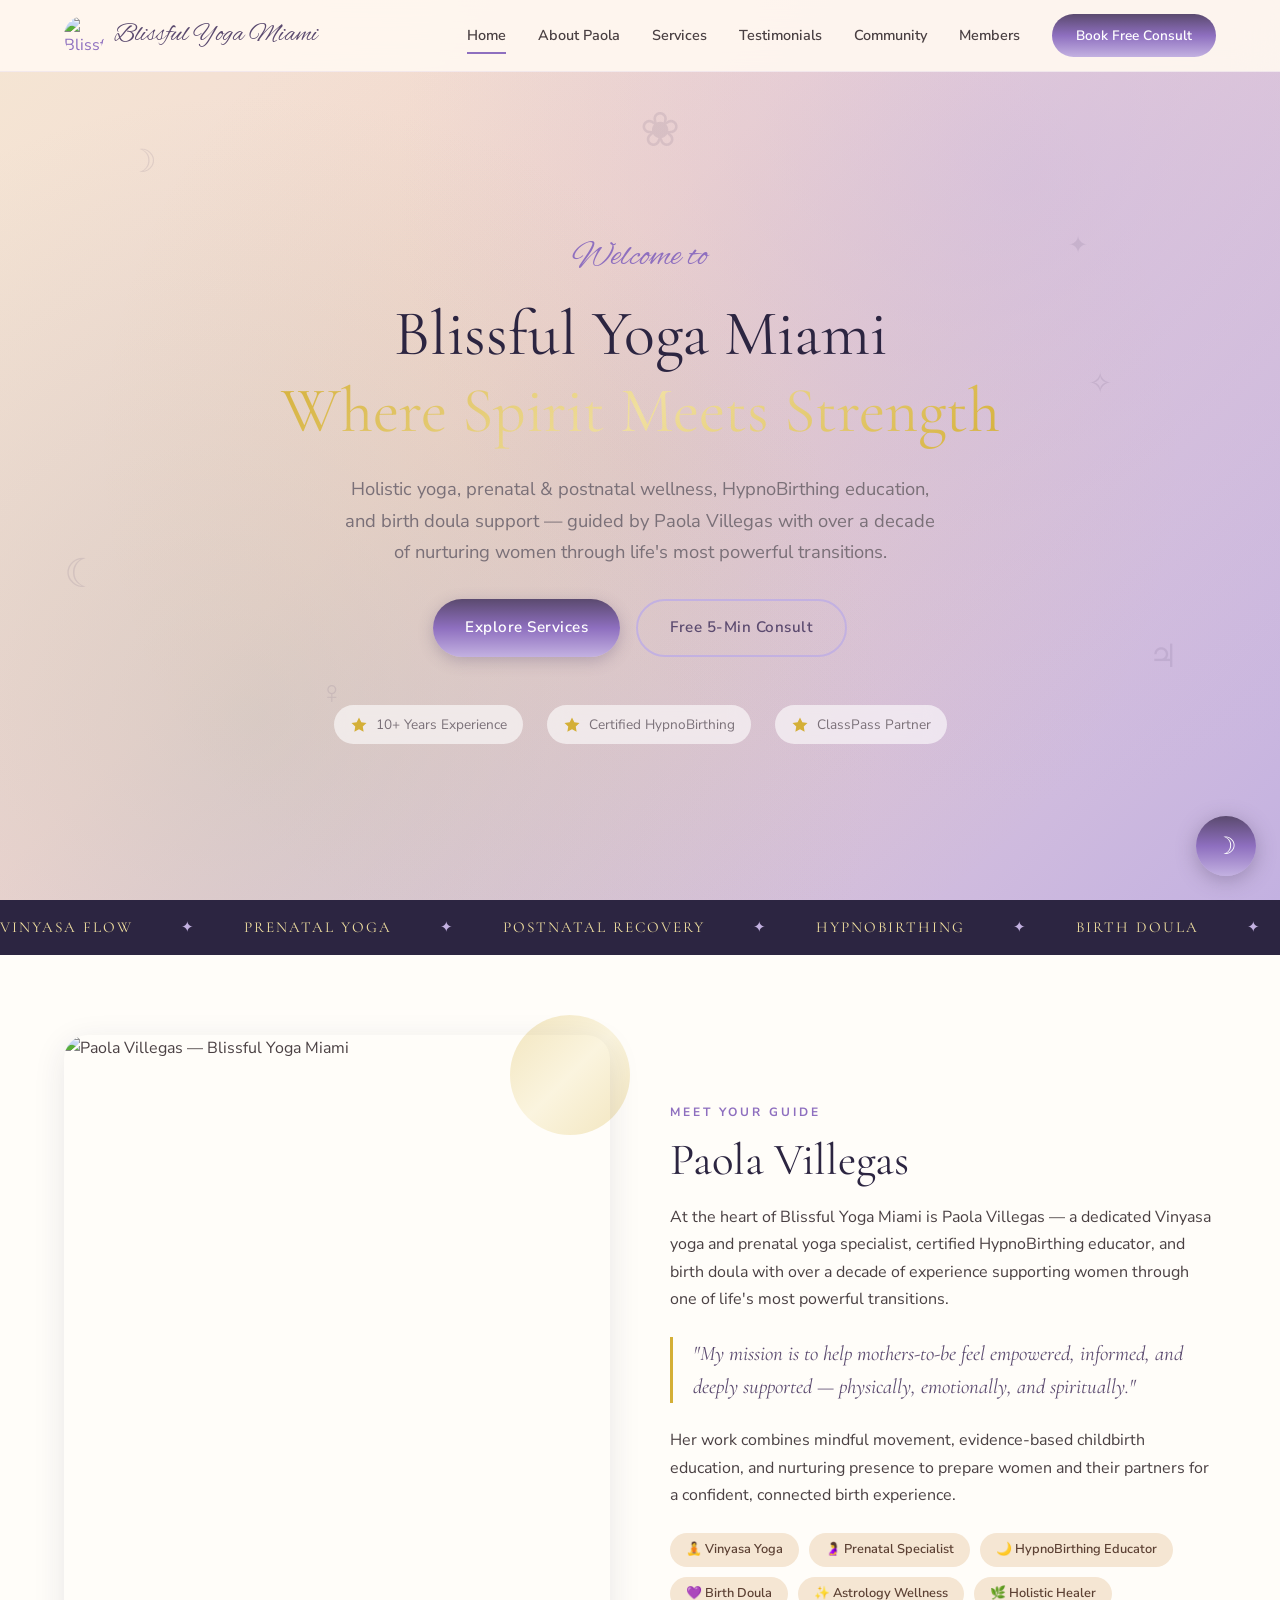
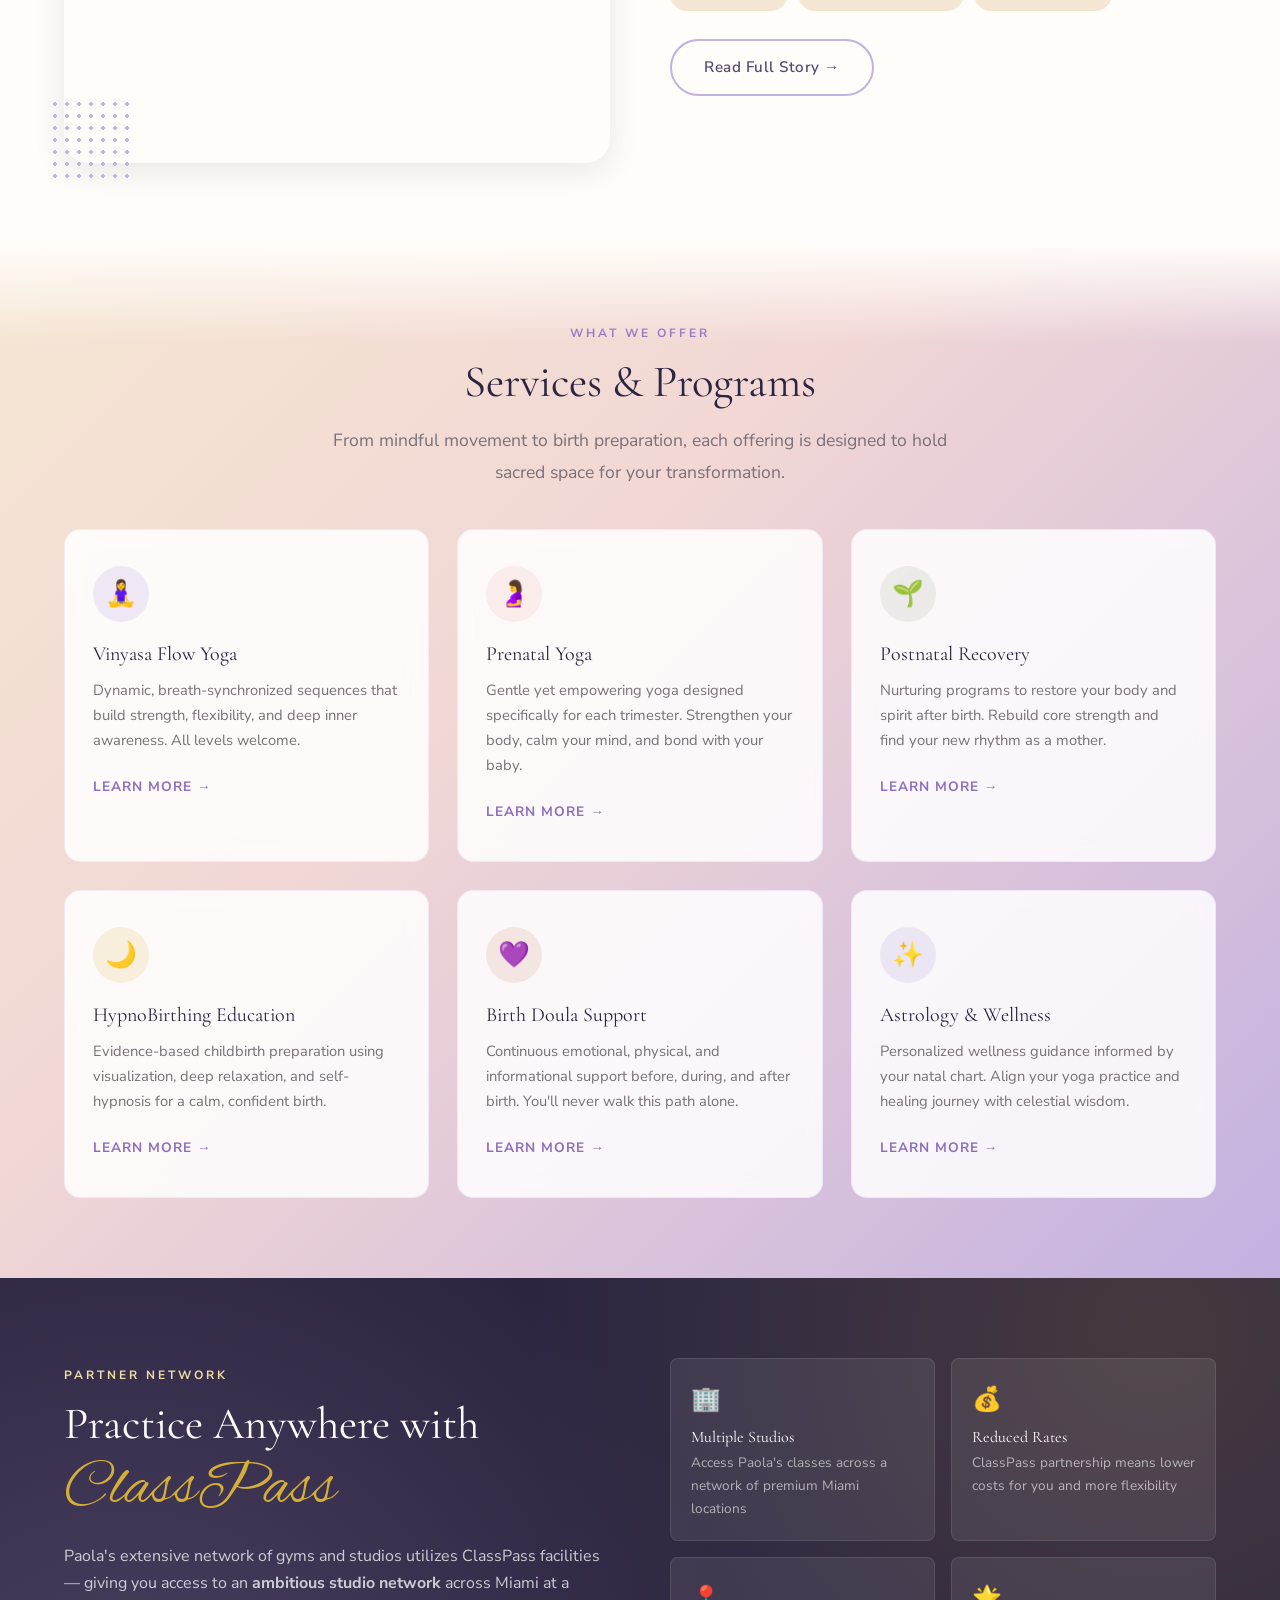
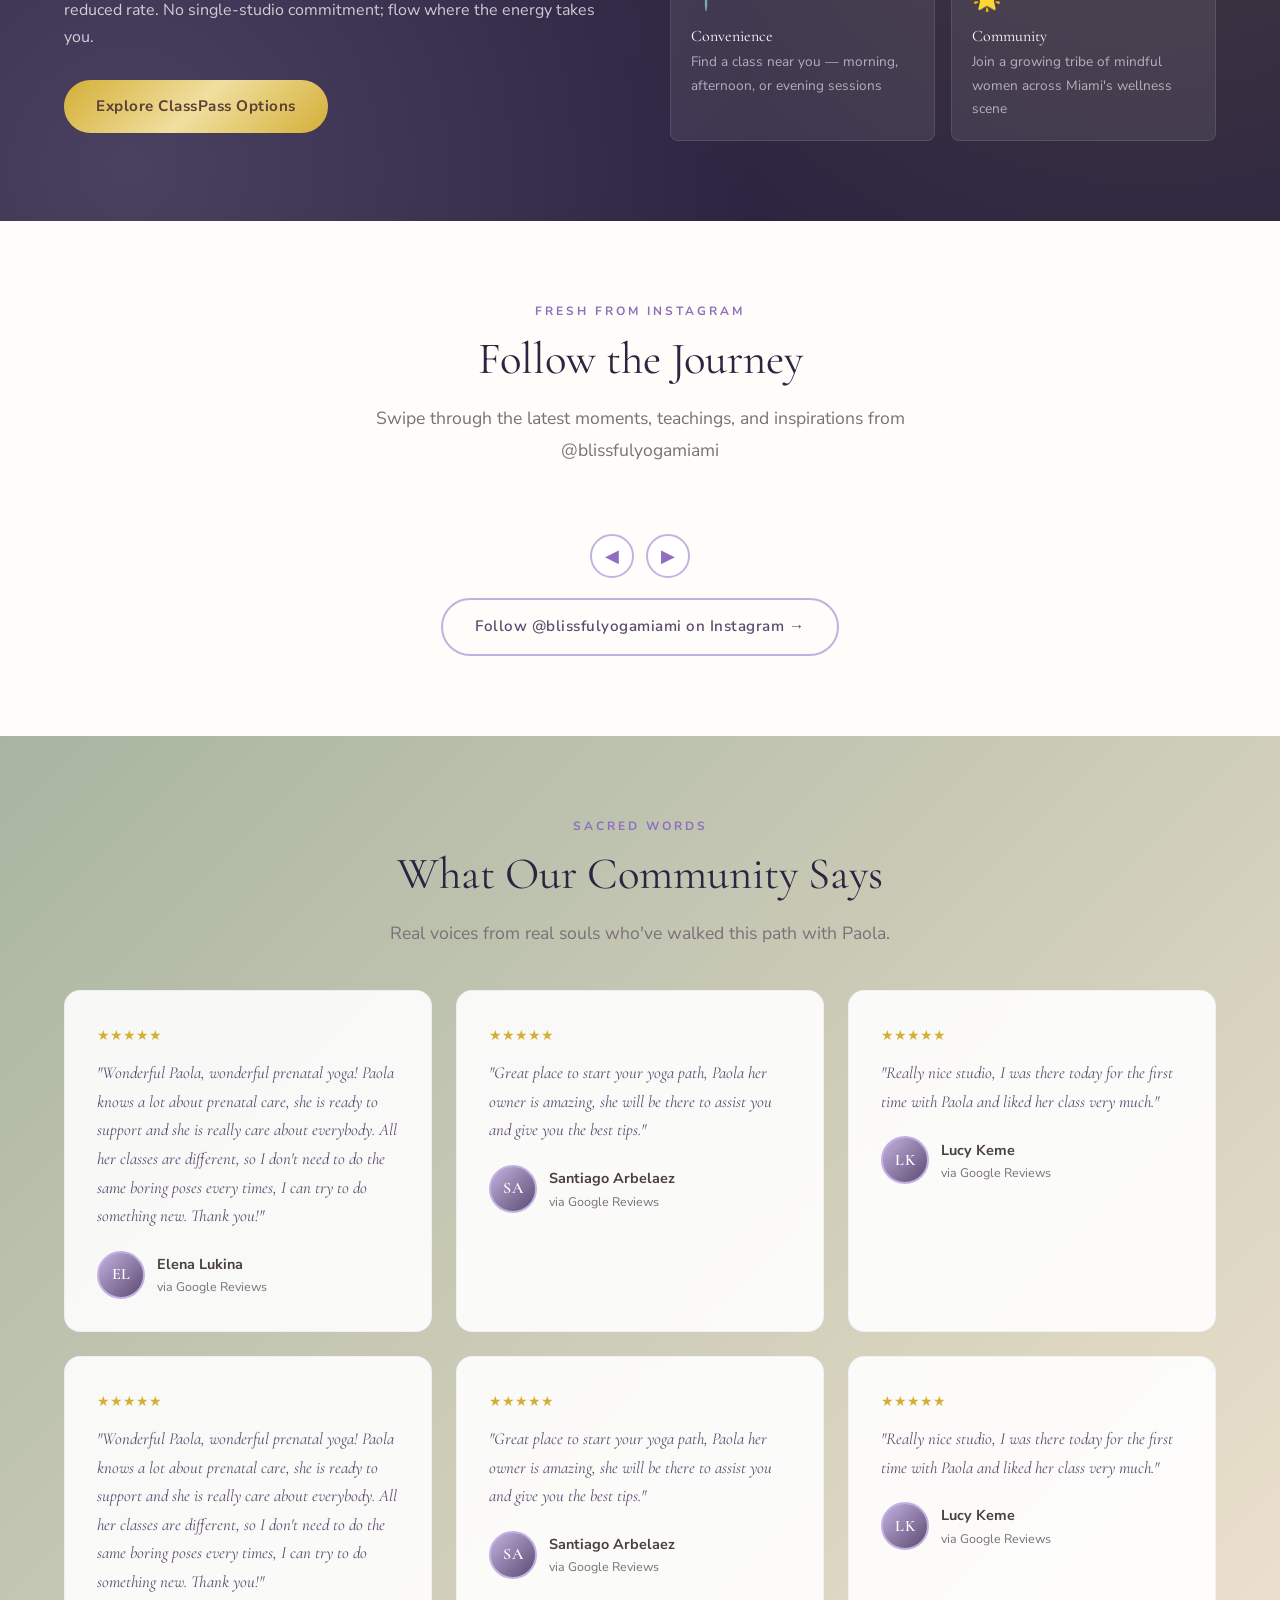
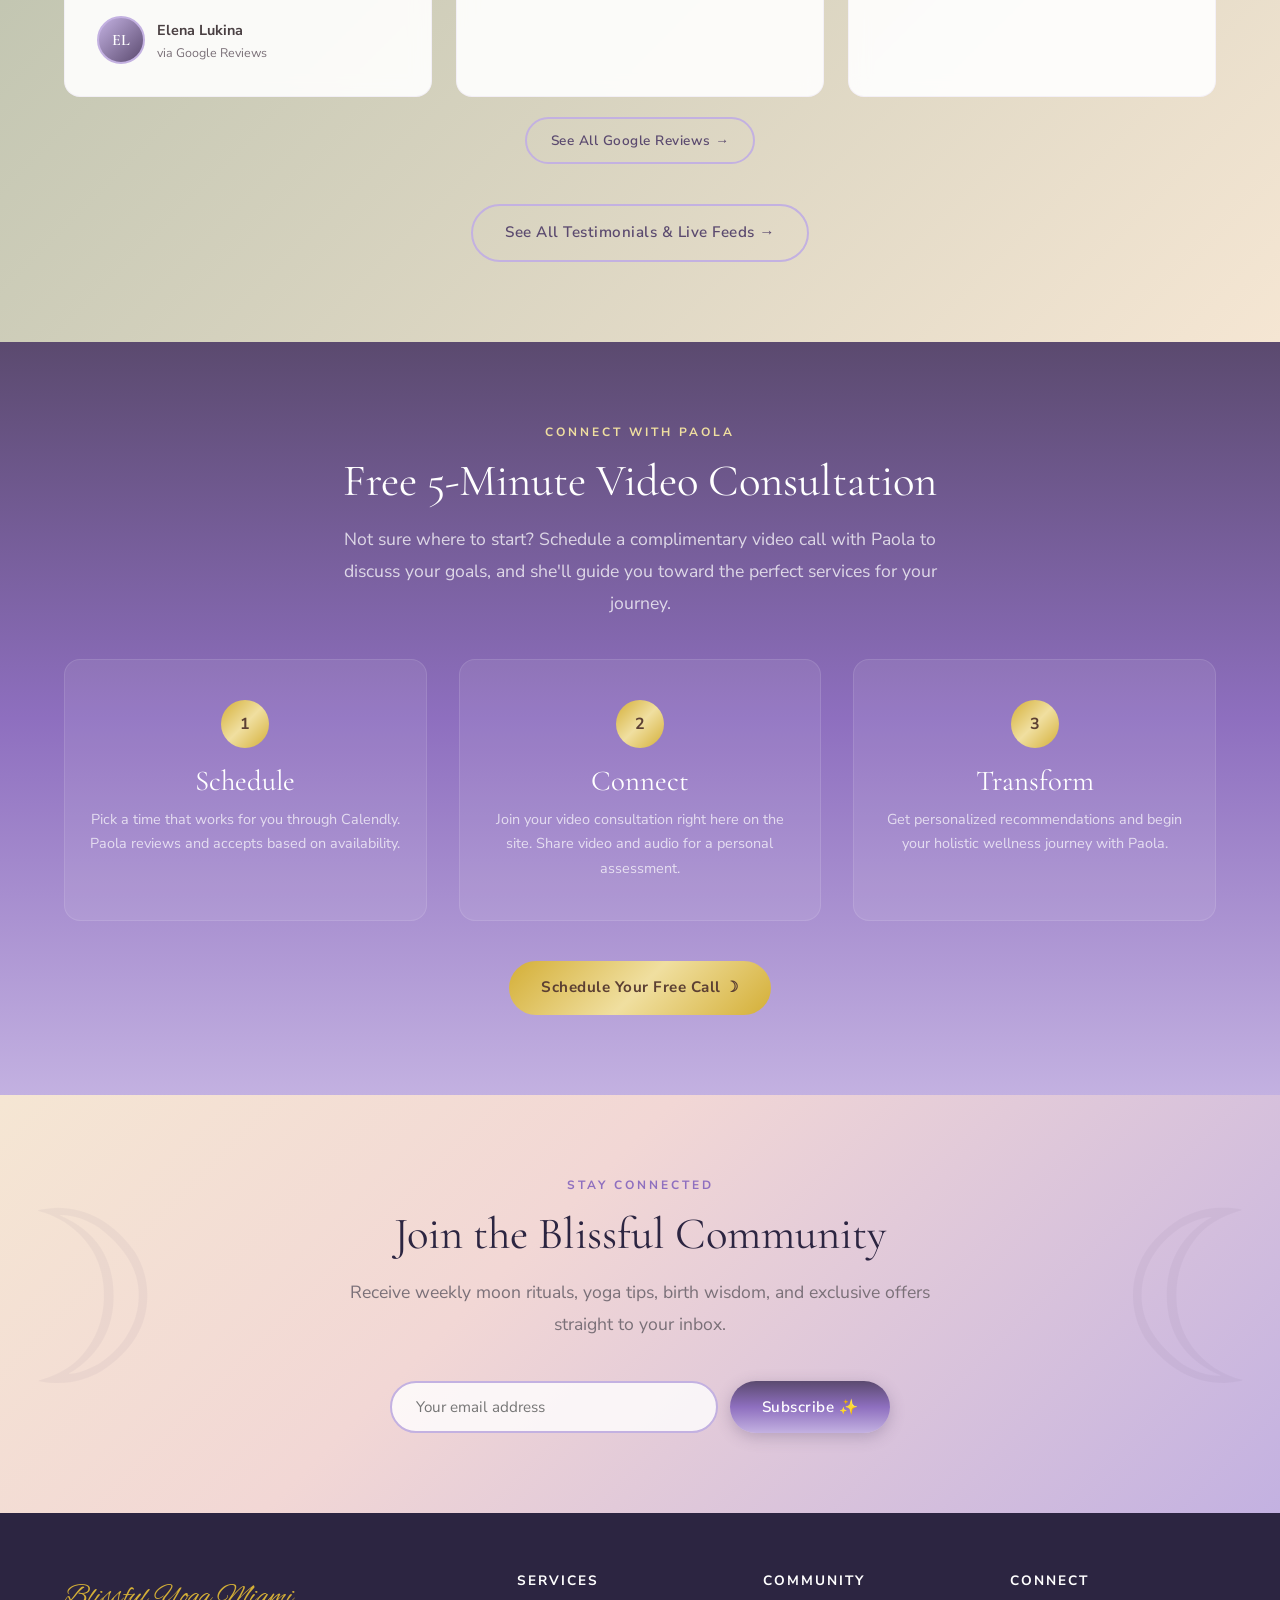
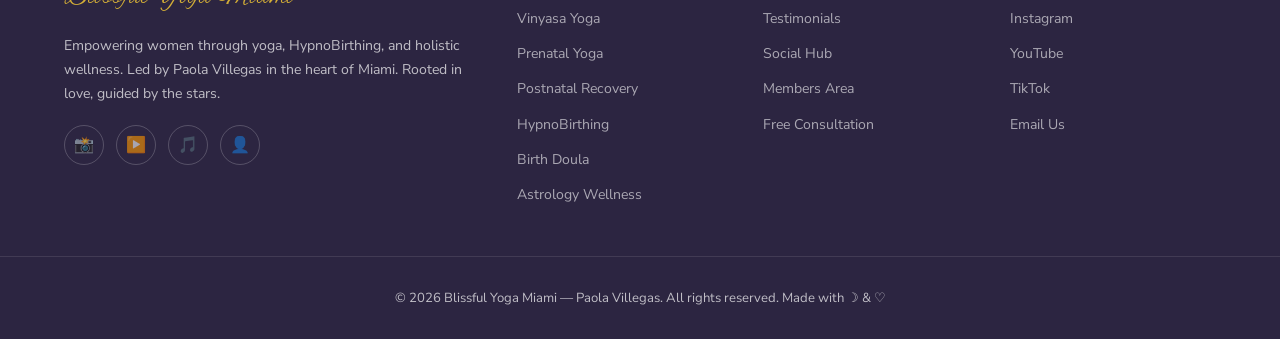
==== index.html @ 19960d4f "Initial commit: Blissful Yoga Miami website with dynamic CDN images and Instagram integration" ====
<!DOCTYPE html>
<html lang="en">
<head>
  <meta charset="UTF-8">
  <meta name="viewport" content="width=device-width, initial-scale=1.0">
  <meta name="description" content="Blissful Yoga Miami — Vinyasa, prenatal yoga, HypnoBirthing, birth doula services by Paola Villegas. Empowering mothers through mindful movement, astrology-guided wellness, and holistic healing.">
  <meta name="keywords" content="yoga miami, prenatal yoga, postnatal yoga, vinyasa, hypnobirthing, birth doula, holistic wellness, astrology, Paola Villegas, ClassPass">
  <meta property="og:title" content="Blissful Yoga Miami — Holistic Yoga & Birth Support">
  <meta property="og:description" content="Empowering women through yoga, HypnoBirthing, and holistic wellness in Miami. Led by Paola Villegas.">
  <meta property="og:type" content="website">
  <title>Blissful Yoga Miami — Holistic Yoga &amp; Wellness with Paola Villegas</title>

  <!-- Favicons -->
  <link rel="icon" href="data:image/svg+xml,<svg xmlns='http://www.w3.org/2000/svg' viewBox='0 0 100 100'><text y='.9em' font-size='90'>🧘‍♀️</text></svg>">

  <!-- Styles -->
  <link rel="stylesheet" href="css/style.css">

  <!-- Calendly -->
  <link href="https://assets.calendly.com/assets/external/widget.css" rel="stylesheet">
</head>
<body>

  <!-- ==================== NAVIGATION ==================== -->
  <nav class="navbar" id="navbar">
    <div class="container">
      <a href="index.html" class="nav-brand">
        <svg class="logo-icon" viewBox="0 0 40 40" fill="none" xmlns="http://www.w3.org/2000/svg">
          <circle cx="20" cy="20" r="19" stroke="#8E6FBF" stroke-width="1.5"/>
          <path d="M20 6 C20 6 28 14 28 22 C28 26.4 24.4 30 20 30 C15.6 30 12 26.4 12 22 C12 14 20 6 20 6Z" fill="#C3B1E1" opacity="0.6"/>
          <path d="M20 12 C20 12 25 17 25 22 C25 24.8 22.8 27 20 27 C17.2 27 15 24.8 15 22 C15 17 20 12 20 12Z" fill="#8E6FBF" opacity="0.8"/>
          <circle cx="20" cy="21" r="3" fill="#D4AF37"/>
        </svg>
        <span class="brand-name">Blissful Yoga Miami</span>
      </a>

      <div class="nav-links" id="navLinks">
        <a href="index.html" class="active">Home</a>
        <a href="pages/about.html">About Paola</a>
        <a href="pages/services.html">Services</a>
        <a href="pages/testimonials.html">Testimonials</a>
        <a href="pages/social-hub.html">Community</a>
        <a href="pages/members.html">Members</a>
        <a href="pages/consultation.html" class="nav-cta">Book Free Consult</a>
      </div>

      <button class="nav-toggle" id="navToggle" aria-label="Toggle navigation">
        <span></span><span></span><span></span>
      </button>
    </div>
  </nav>

  <!-- ==================== HERO ==================== -->
  <section class="hero" id="hero">
    <div class="hero-bg">
      <span class="astro-float" style="top:15%;left:10%;animation-delay:0s">☽</span>
      <span class="astro-float" style="top:25%;right:15%;animation-delay:2s;font-size:1.5rem">✦</span>
      <span class="astro-float" style="top:60%;left:5%;animation-delay:4s;font-size:2.5rem">☾</span>
      <span class="astro-float" style="top:70%;right:8%;animation-delay:1s">♃</span>
      <span class="astro-float" style="top:40%;left:85%;animation-delay:3s;font-size:1.8rem">✧</span>
      <span class="astro-float" style="bottom:20%;left:25%;animation-delay:5s">♀</span>
      <span class="astro-float" style="top:10%;left:50%;animation-delay:6s;font-size:3rem">❀</span>
    </div>

    <div class="container hero-content fade-up">
      <span class="script-intro">Welcome to</span>
      <h1>Blissful Yoga Miami<br><span>Where Spirit Meets Strength</span></h1>
      <p>Holistic yoga, prenatal &amp; postnatal wellness, HypnoBirthing education, and birth doula support — guided by Paola Villegas with over a decade of nurturing women through life's most powerful transitions.</p>

      <div class="hero-buttons">
        <a href="pages/services.html" class="btn btn-primary">Explore Services</a>
        <a href="pages/consultation.html" class="btn btn-secondary">Free 5-Min Consult</a>
      </div>

      <div class="hero-badges">
        <div class="hero-badge">
          <svg viewBox="0 0 24 24" fill="currentColor"><path d="M12 2L15.09 8.26L22 9.27L17 14.14L18.18 21.02L12 17.77L5.82 21.02L7 14.14L2 9.27L8.91 8.26L12 2Z"/></svg>
          10+ Years Experience
        </div>
        <div class="hero-badge">
          <svg viewBox="0 0 24 24" fill="currentColor"><path d="M12 2L15.09 8.26L22 9.27L17 14.14L18.18 21.02L12 17.77L5.82 21.02L7 14.14L2 9.27L8.91 8.26L12 2Z"/></svg>
          Certified HypnoBirthing
        </div>
        <div class="hero-badge">
          <svg viewBox="0 0 24 24" fill="currentColor"><path d="M12 2L15.09 8.26L22 9.27L17 14.14L18.18 21.02L12 17.77L5.82 21.02L7 14.14L2 9.27L8.91 8.26L12 2Z"/></svg>
          ClassPass Partner
        </div>
      </div>
    </div>
  </section>

  <!-- ==================== MARQUEE ==================== -->
  <div class="marquee-strip">
    <div class="track">
      <span>Vinyasa Flow</span><span class="dot">✦</span>
      <span>Prenatal Yoga</span><span class="dot">✦</span>
      <span>Postnatal Recovery</span><span class="dot">✦</span>
      <span>HypnoBirthing</span><span class="dot">✦</span>
      <span>Birth Doula</span><span class="dot">✦</span>
      <span>Astrology Wellness</span><span class="dot">✦</span>
      <span>Holistic Healing</span><span class="dot">✦</span>
      <span>ClassPass Studios</span><span class="dot">✦</span>
      <span>Meditation</span><span class="dot">✦</span>
      <span>Breathwork</span><span class="dot">✦</span>
      <!-- duplicate for seamless loop -->
      <span>Vinyasa Flow</span><span class="dot">✦</span>
      <span>Prenatal Yoga</span><span class="dot">✦</span>
      <span>Postnatal Recovery</span><span class="dot">✦</span>
      <span>HypnoBirthing</span><span class="dot">✦</span>
      <span>Birth Doula</span><span class="dot">✦</span>
      <span>Astrology Wellness</span><span class="dot">✦</span>
      <span>Holistic Healing</span><span class="dot">✦</span>
      <span>ClassPass Studios</span><span class="dot">✦</span>
      <span>Meditation</span><span class="dot">✦</span>
      <span>Breathwork</span><span class="dot">✦</span>
    </div>
  </div>

  <!-- ==================== ABOUT PREVIEW ==================== -->
  <section class="about-preview section-pad" id="about-preview">
    <div class="container about-grid">
      <div class="about-image-wrap fade-up">
        <img src="https://assets.cdn.filesafe.space/UIQ0VKqOtTyVeSA1fPGU/media/68a62351280b9e36d0b27ebd.jpeg"
             alt="Paola Villegas — Blissful Yoga Miami" class="main-img" loading="lazy">
        <div class="accent-circle"></div>
        <div class="accent-dots"></div>
      </div>

      <div class="about-text fade-up">
        <span class="section-label">Meet Your Guide</span>
        <h2 class="section-heading">Paola Villegas</h2>
        <p>At the heart of Blissful Yoga Miami is Paola Villegas — a dedicated Vinyasa yoga and prenatal yoga specialist, certified HypnoBirthing educator, and birth doula with over a decade of experience supporting women through one of life's most powerful transitions.</p>

        <blockquote class="quote">
          "My mission is to help mothers-to-be feel empowered, informed, and deeply supported — physically, emotionally, and spiritually."
        </blockquote>

        <p>Her work combines mindful movement, evidence-based childbirth education, and nurturing presence to prepare women and their partners for a confident, connected birth experience.</p>

        <div class="credentials-chips">
          <span class="chip">🧘 Vinyasa Yoga</span>
          <span class="chip">🤰 Prenatal Specialist</span>
          <span class="chip">🌙 HypnoBirthing Educator</span>
          <span class="chip">💜 Birth Doula</span>
          <span class="chip">✨ Astrology Wellness</span>
          <span class="chip">🌿 Holistic Healer</span>
        </div>

        <div style="margin-top: 28px;">
          <a href="pages/about.html" class="btn btn-secondary">Read Full Story →</a>
        </div>
      </div>
    </div>
  </section>

  <!-- ==================== SERVICES ==================== -->
  <section class="services-section section-pad" id="services">
    <div class="container text-center">
      <span class="section-label">What We Offer</span>
      <h2 class="section-heading">Services &amp; Programs</h2>
      <p class="section-sub">From mindful movement to birth preparation, each offering is designed to hold sacred space for your transformation.</p>
    </div>

    <div class="container services-grid">
      <div class="service-card fade-up">
        <div class="card-icon lavender">🧘‍♀️</div>
        <h3>Vinyasa Flow Yoga</h3>
        <p>Dynamic, breath-synchronized sequences that build strength, flexibility, and deep inner awareness. All levels welcome.</p>
        <a href="pages/services.html#vinyasa" class="card-link">Learn More →</a>
      </div>

      <div class="service-card fade-up">
        <div class="card-icon rose">🤰</div>
        <h3>Prenatal Yoga</h3>
        <p>Gentle yet empowering yoga designed specifically for each trimester. Strengthen your body, calm your mind, and bond with your baby.</p>
        <a href="pages/services.html#prenatal" class="card-link">Learn More →</a>
      </div>

      <div class="service-card fade-up">
        <div class="card-icon sage">🌱</div>
        <h3>Postnatal Recovery</h3>
        <p>Nurturing programs to restore your body and spirit after birth. Rebuild core strength and find your new rhythm as a mother.</p>
        <a href="pages/services.html#postnatal" class="card-link">Learn More →</a>
      </div>

      <div class="service-card fade-up">
        <div class="card-icon gold">🌙</div>
        <h3>HypnoBirthing Education</h3>
        <p>Evidence-based childbirth preparation using visualization, deep relaxation, and self-hypnosis for a calm, confident birth.</p>
        <a href="pages/services.html#hypnobirthing" class="card-link">Learn More →</a>
      </div>

      <div class="service-card fade-up">
        <div class="card-icon terra">💜</div>
        <h3>Birth Doula Support</h3>
        <p>Continuous emotional, physical, and informational support before, during, and after birth. You'll never walk this path alone.</p>
        <a href="pages/services.html#doula" class="card-link">Learn More →</a>
      </div>

      <div class="service-card fade-up">
        <div class="card-icon lavender">✨</div>
        <h3>Astrology &amp; Wellness</h3>
        <p>Personalized wellness guidance informed by your natal chart. Align your yoga practice and healing journey with celestial wisdom.</p>
        <a href="pages/services.html#astrology" class="card-link">Learn More →</a>
      </div>
    </div>
  </section>

  <!-- ==================== CLASSPASS FEATURE ==================== -->
  <section class="classpass-banner section-pad" id="classpass">
    <div class="container classpass-inner">
      <div class="fade-up">
        <span class="section-label" style="color: var(--color-gold-light);">Partner Network</span>
        <h2>Practice Anywhere with <span class="highlight">ClassPass</span></h2>
        <p>Paola's extensive network of gyms and studios utilizes ClassPass facilities — giving you access to an <strong>ambitious studio network</strong> across Miami at a reduced rate. No single-studio commitment; flow where the energy takes you.</p>
        <a href="pages/services.html#classpass" class="btn btn-gold">Explore ClassPass Options</a>
      </div>

      <div class="classpass-perks fade-up">
        <div class="perk-item">
          <div class="perk-icon">🏢</div>
          <h4>Multiple Studios</h4>
          <p>Access Paola's classes across a network of premium Miami locations</p>
        </div>
        <div class="perk-item">
          <div class="perk-icon">💰</div>
          <h4>Reduced Rates</h4>
          <p>ClassPass partnership means lower costs for you and more flexibility</p>
        </div>
        <div class="perk-item">
          <div class="perk-icon">📍</div>
          <h4>Convenience</h4>
          <p>Find a class near you — morning, afternoon, or evening sessions</p>
        </div>
        <div class="perk-item">
          <div class="perk-icon">🌟</div>
          <h4>Community</h4>
          <p>Join a growing tribe of mindful women across Miami's wellness scene</p>
        </div>
      </div>
    </div>
  </section>

  <!-- ==================== INSTAGRAM CAROUSEL ==================== -->
  <section class="carousel-section section-pad" id="insta-feed">
    <div class="container text-center">
      <span class="section-label">Fresh From Instagram</span>
      <h2 class="section-heading">Follow the Journey</h2>
      <p class="section-sub">Swipe through the latest moments, teachings, and inspirations from @blissfulyogamiami</p>
    </div>

    <div class="container">
      <div class="carousel-wrapper">
        <!-- Dynamic: populated by instagram-feed.js from IG Graph API or embeds -->
        <div class="carousel-track" id="instaCarousel">
          <div class="ig-loading-state" style="display:flex;gap:20px;padding:20px 0;">
            <div class="skeleton-card"></div>
            <div class="skeleton-card"></div>
            <div class="skeleton-card"></div>
          </div>
        </div>
      </div>

      <div class="carousel-nav">
        <button class="carousel-btn prev" aria-label="Previous slide">◀</button>
        <button class="carousel-btn next" aria-label="Next slide">▶</button>
      </div>

      <div style="text-align:center; margin-top:20px;">
        <a href="https://www.instagram.com/blissfulyogamiami/" target="_blank" rel="noopener" class="btn btn-secondary">Follow @blissfulyogamiami on Instagram →</a>
      </div>
    </div>
  </section>

  <!-- ==================== TESTIMONIALS PREVIEW ==================== -->
  <section class="testimonials-section section-pad" id="testimonials">
    <div class="container text-center">
      <span class="section-label">Sacred Words</span>
      <h2 class="section-heading">What Our Community Says</h2>
      <p class="section-sub">Real voices from real souls who've walked this path with Paola.</p>
    </div>

    <!-- Real verified reviews from Google + dynamic container for more -->
    <div class="container testimonials-grid">
      <div class="testimonial-card fade-up">
        <div class="stars">★★★★★</div>
        <p class="quote-text">"Wonderful Paola, wonderful prenatal yoga! Paola knows a lot about prenatal care, she is ready to support and she is really care about everybody. All her classes are different, so I don't need to do the same boring poses every times, I can try to do something new. Thank you!"</p>
        <div class="reviewer">
          <div class="reviewer-avatar initials-avatar">EL</div>
          <div class="reviewer-info">
            <div class="name">Elena Lukina</div>
            <div class="source">via Google Reviews</div>
          </div>
        </div>
      </div>

      <div class="testimonial-card fade-up">
        <div class="stars">★★★★★</div>
        <p class="quote-text">"Great place to start your yoga path, Paola her owner is amazing, she will be there to assist you and give you the best tips."</p>
        <div class="reviewer">
          <div class="reviewer-avatar initials-avatar">SA</div>
          <div class="reviewer-info">
            <div class="name">Santiago Arbelaez</div>
            <div class="source">via Google Reviews</div>
          </div>
        </div>
      </div>

      <div class="testimonial-card fade-up">
        <div class="stars">★★★★★</div>
        <p class="quote-text">"Really nice studio, I was there today for the first time with Paola and liked her class very much."</p>
        <div class="reviewer">
          <div class="reviewer-avatar initials-avatar">LK</div>
          <div class="reviewer-info">
            <div class="name">Lucy Keme</div>
            <div class="source">via Google Reviews</div>
          </div>
        </div>
      </div>
    </div>

    <!-- Dynamic: additional testimonials rendered by instagram-feed.js -->
    <div class="container testimonials-grid" id="realTestimonials" style="margin-top: 24px;"></div>

    <div class="text-center" style="margin-top: 20px;">
      <a href="https://share.google/5hUd3KEQOZOcqMCqq" target="_blank" rel="noopener" class="btn btn-secondary btn-sm">See All Google Reviews →</a>
    </div>

    <div class="text-center" style="margin-top: 40px;">
      <a href="pages/testimonials.html" class="btn btn-secondary">See All Testimonials & Live Feeds →</a>
    </div>
  </section>

  <!-- ==================== CONSULTATION CTA ==================== -->
  <section class="consultation-section section-pad" id="consultation-cta">
    <div class="container text-center">
      <span class="section-label" style="color: var(--color-gold-light);">Connect With Paola</span>
      <h2 class="section-heading">Free 5-Minute Video Consultation</h2>
      <p class="section-sub">Not sure where to start? Schedule a complimentary video call with Paola to discuss your goals, and she'll guide you toward the perfect services for your journey.</p>
    </div>

    <div class="container consult-grid">
      <div class="consult-step fade-up">
        <div class="step-num">1</div>
        <h3>Schedule</h3>
        <p>Pick a time that works for you through Calendly. Paola reviews and accepts based on availability.</p>
      </div>
      <div class="consult-step fade-up">
        <div class="step-num">2</div>
        <h3>Connect</h3>
        <p>Join your video consultation right here on the site. Share video and audio for a personal assessment.</p>
      </div>
      <div class="consult-step fade-up">
        <div class="step-num">3</div>
        <h3>Transform</h3>
        <p>Get personalized recommendations and begin your holistic wellness journey with Paola.</p>
      </div>
    </div>

    <div class="text-center" style="margin-top: 40px;">
      <a href="pages/consultation.html" class="btn btn-gold">Schedule Your Free Call ☽</a>
    </div>
  </section>

  <!-- ==================== NEWSLETTER CTA ==================== -->
  <section class="cta-banner section-pad">
    <div class="container">
      <span class="section-label">Stay Connected</span>
      <h2 class="section-heading">Join the Blissful Community</h2>
      <p class="section-sub">Receive weekly moon rituals, yoga tips, birth wisdom, and exclusive offers straight to your inbox.</p>

      <form class="cta-form" id="newsletterForm" onsubmit="return false;">
        <input type="email" placeholder="Your email address" required aria-label="Email address">
        <button type="submit" class="btn btn-primary">Subscribe ✨</button>
      </form>
    </div>
  </section>

  <!-- ==================== FOOTER ==================== -->
  <footer class="site-footer">
    <div class="container footer-grid">
      <div class="footer-brand">
        <span class="brand-name">Blissful Yoga Miami</span>
        <p>Empowering women through yoga, HypnoBirthing, and holistic wellness. Led by Paola Villegas in the heart of Miami. Rooted in love, guided by the stars.</p>
        <div class="footer-social">
          <a href="https://www.instagram.com/blissfulyogamiami" target="_blank" rel="noopener" aria-label="Instagram">📸</a>
          <a href="#" aria-label="YouTube">▶️</a>
          <a href="#" aria-label="TikTok">🎵</a>
          <a href="#" aria-label="Facebook">👤</a>
        </div>
      </div>

      <div class="footer-links">
        <h4>Services</h4>
        <ul>
          <li><a href="pages/services.html#vinyasa">Vinyasa Yoga</a></li>
          <li><a href="pages/services.html#prenatal">Prenatal Yoga</a></li>
          <li><a href="pages/services.html#postnatal">Postnatal Recovery</a></li>
          <li><a href="pages/services.html#hypnobirthing">HypnoBirthing</a></li>
          <li><a href="pages/services.html#doula">Birth Doula</a></li>
          <li><a href="pages/services.html#astrology">Astrology Wellness</a></li>
        </ul>
      </div>

      <div class="footer-links">
        <h4>Community</h4>
        <ul>
          <li><a href="pages/testimonials.html">Testimonials</a></li>
          <li><a href="pages/social-hub.html">Social Hub</a></li>
          <li><a href="pages/members.html">Members Area</a></li>
          <li><a href="pages/consultation.html">Free Consultation</a></li>
        </ul>
      </div>

      <div class="footer-links">
        <h4>Connect</h4>
        <ul>
          <li><a href="https://www.instagram.com/blissfulyogamiami" target="_blank" rel="noopener">Instagram</a></li>
          <li><a href="#">YouTube</a></li>
          <li><a href="#">TikTok</a></li>
          <li><a href="mailto:hello@blissfulyogamiami.com">Email Us</a></li>
        </ul>
      </div>
    </div>

    <div class="footer-bottom">
      <p>&copy; 2026 Blissful Yoga Miami — Paola Villegas. All rights reserved. Made with ☽ &amp; ♡</p>
    </div>
  </footer>

  <!-- ==================== CHAT WIDGET ==================== -->
  <div class="chat-widget" id="chatWidget">
    <div class="chat-window" id="chatWindow">
      <div class="chat-header">
        <h4>☽ Chat with Blissful Yoga</h4>
      </div>
      <div class="chat-messages" id="chatMessages">
        <div style="padding: 20px; text-align: center; color: var(--color-text-light); font-size: 0.88rem;">
          <p>🙏 Namaste! How can we help you today?</p>
          <p style="margin-top: 8px; font-size: 0.82rem;">Paola or a team member will respond shortly.</p>
        </div>
      </div>
      <div class="chat-input-row">
        <input type="text" placeholder="Type a message..." id="chatInput" aria-label="Chat message">
        <button id="chatSend">Send</button>
      </div>
    </div>
    <button class="chat-toggle" id="chatToggle" aria-label="Open chat">☽</button>
  </div>

  <!-- Scripts -->
  <script src="https://assets.calendly.com/assets/external/widget.js" async></script>
  <script src="js/media-config.js"></script>
  <script src="js/main.js"></script>
  <script src="js/instagram-feed.js"></script>
</body>
</html>
---- css/style.css ----
/* ============================================================
   BLISSFUL YOGA MIAMI — Main Stylesheet
   Aesthetic: Uplifting · Homeopathic · Yoga · Astrology · Sophisticated Hippy
   ============================================================ */

/* ---------- Google Fonts ---------- */
@import url('https://fonts.googleapis.com/css2?family=Cormorant+Garamond:ital,wght@0,300;0,400;0,600;0,700;1,300;1,400&family=Nunito+Sans:wght@300;400;600;700&family=Alex+Brush&display=swap');

/* ---------- CSS Custom Properties ---------- */
:root {
  /* Earthy-spiritual palette */
  --color-cream:        #FFF8F0;
  --color-warm-white:   #FFFDF9;
  --color-sand:         #F5E6D3;
  --color-blush:        #F2D7D5;
  --color-rose:         #D4A0A0;
  --color-terracotta:   #C47B5B;
  --color-sage:         #A8B5A0;
  --color-sage-dark:    #7A9170;
  --color-lavender:     #C3B1E1;
  --color-lavender-deep:#8E6FBF;
  --color-twilight:     #5B4A6F;
  --color-midnight:     #2C2541;
  --color-gold:         #D4AF37;
  --color-gold-light:   #F0DFA0;
  --color-bark:         #5C4033;
  --color-charcoal:     #3A3A3A;
  --color-text:         #4A4043;
  --color-text-light:   #7A7078;

  /* Gradients */
  --gradient-sunrise:   linear-gradient(135deg, #F5E6D3 0%, #F2D7D5 40%, #C3B1E1 100%);
  --gradient-golden:    linear-gradient(135deg, #D4AF37 0%, #F0DFA0 50%, #D4AF37 100%);
  --gradient-spirit:    linear-gradient(180deg, #5B4A6F 0%, #8E6FBF 50%, #C3B1E1 100%);
  --gradient-earth:     linear-gradient(135deg, #A8B5A0 0%, #F5E6D3 100%);
  --gradient-hero:      linear-gradient(160deg, rgba(91,74,111,0.85) 0%, rgba(142,111,191,0.7) 40%, rgba(195,177,225,0.5) 100%);

  /* Typography */
  --font-display:  'Cormorant Garamond', Georgia, serif;
  --font-body:     'Nunito Sans', 'Segoe UI', sans-serif;
  --font-script:   'Alex Brush', cursive;

  /* Spacing & sizing */
  --container-max:  1280px;
  --nav-height:     72px;
  --radius-sm:      8px;
  --radius-md:      16px;
  --radius-lg:      24px;
  --radius-pill:    50px;
  --shadow-soft:    0 4px 20px rgba(44,37,65,0.08);
  --shadow-card:    0 8px 32px rgba(44,37,65,0.10);
  --shadow-lifted:  0 16px 48px rgba(44,37,65,0.14);
  --transition:     0.3s cubic-bezier(0.4,0,0.2,1);
}

/* ---------- Reset & Base ---------- */
*, *::before, *::after { box-sizing: border-box; margin: 0; padding: 0; }

html {
  scroll-behavior: smooth;
  font-size: 16px;
  -webkit-text-size-adjust: 100%;
}

body {
  font-family: var(--font-body);
  color: var(--color-text);
  background: var(--color-cream);
  line-height: 1.7;
  overflow-x: hidden;
  -webkit-font-smoothing: antialiased;
}

img, video { max-width: 100%; height: auto; display: block; }
a { color: var(--color-lavender-deep); text-decoration: none; transition: var(--transition); }
a:hover { color: var(--color-twilight); }
ul { list-style: none; }
button { cursor: pointer; font-family: inherit; }

.container {
  width: 90%;
  max-width: var(--container-max);
  margin: 0 auto;
}

/* ---------- Utility ---------- */
.sr-only { position: absolute; width: 1px; height: 1px; padding: 0; margin: -1px; overflow: hidden; clip: rect(0,0,0,0); border: 0; }
.text-center { text-align: center; }
.text-gold { color: var(--color-gold); }
.text-script { font-family: var(--font-script); }
.section-pad { padding: 80px 0; }
.section-pad-lg { padding: 120px 0; }

/* ---------- Typography ---------- */
h1, h2, h3, h4 {
  font-family: var(--font-display);
  font-weight: 400;
  line-height: 1.2;
  color: var(--color-midnight);
}
h1 { font-size: clamp(2.4rem, 5vw, 4rem); }
h2 { font-size: clamp(1.8rem, 3.5vw, 2.8rem); }
h3 { font-size: clamp(1.3rem, 2.5vw, 1.8rem); }
h4 { font-size: 1.2rem; }

.section-label {
  font-family: var(--font-body);
  font-size: 0.75rem;
  font-weight: 700;
  letter-spacing: 3px;
  text-transform: uppercase;
  color: var(--color-lavender-deep);
  margin-bottom: 12px;
  display: block;
}

.section-heading { margin-bottom: 16px; }
.section-sub {
  font-size: 1.1rem;
  color: var(--color-text-light);
  max-width: 640px;
  margin: 0 auto 40px;
  line-height: 1.8;
}

/* ---------- Buttons ---------- */
.btn {
  display: inline-flex;
  align-items: center;
  gap: 8px;
  padding: 14px 32px;
  border-radius: var(--radius-pill);
  font-weight: 600;
  font-size: 0.95rem;
  letter-spacing: 0.5px;
  border: none;
  transition: var(--transition);
}

.btn-primary {
  background: var(--gradient-spirit);
  color: #fff;
  box-shadow: 0 4px 15px rgba(91,74,111,0.3);
}
.btn-primary:hover {
  transform: translateY(-2px);
  box-shadow: 0 8px 25px rgba(91,74,111,0.4);
  color: #fff;
}

.btn-secondary {
  background: transparent;
  color: var(--color-twilight);
  border: 2px solid var(--color-lavender);
}
.btn-secondary:hover {
  background: var(--color-lavender);
  color: #fff;
}

.btn-gold {
  background: var(--gradient-golden);
  color: var(--color-bark);
  font-weight: 700;
}
.btn-gold:hover {
  transform: translateY(-2px);
  box-shadow: 0 8px 25px rgba(212,175,55,0.35);
}

.btn-sm { padding: 10px 24px; font-size: 0.85rem; }
.btn-icon { width: 48px; height: 48px; padding: 0; border-radius: 50%; display: inline-flex; align-items: center; justify-content: center; }

/* ---------- Navigation ---------- */
.navbar {
  position: fixed;
  top: 0; left: 0; right: 0;
  height: var(--nav-height);
  z-index: 1000;
  background: rgba(255,248,240,0.92);
  backdrop-filter: blur(20px);
  -webkit-backdrop-filter: blur(20px);
  border-bottom: 1px solid rgba(195,177,225,0.2);
  transition: var(--transition);
}
.navbar.scrolled {
  box-shadow: var(--shadow-soft);
  background: rgba(255,248,240,0.97);
}

.navbar .container {
  display: flex;
  align-items: center;
  justify-content: space-between;
  height: 100%;
}

.nav-brand {
  display: flex;
  align-items: center;
  gap: 10px;
}
.nav-brand .logo-icon {
  width: 40px;
  height: 40px;
}
.nav-brand .brand-name {
  font-family: var(--font-script);
  font-size: 1.6rem;
  color: var(--color-twilight);
}

.nav-links {
  display: flex;
  align-items: center;
  gap: 32px;
}
.nav-links a {
  font-size: 0.9rem;
  font-weight: 600;
  color: var(--color-text);
  position: relative;
  padding: 4px 0;
}
.nav-links a::after {
  content: '';
  position: absolute;
  bottom: -2px; left: 0;
  width: 0; height: 2px;
  background: var(--color-lavender-deep);
  transition: var(--transition);
}
.nav-links a:hover::after,
.nav-links a.active::after { width: 100%; }

.nav-cta {
  padding: 10px 24px !important;
  background: var(--gradient-spirit) !important;
  color: #fff !important;
  border-radius: var(--radius-pill) !important;
  font-size: 0.85rem !important;
}
.nav-cta::after { display: none !important; }
.nav-cta:hover { transform: translateY(-1px); color: #fff !important; }

/* Mobile Nav Toggle */
.nav-toggle {
  display: none;
  flex-direction: column;
  gap: 5px;
  background: none;
  border: none;
  padding: 8px;
}
.nav-toggle span {
  display: block;
  width: 24px;
  height: 2px;
  background: var(--color-twilight);
  transition: var(--transition);
}

/* Mobile Nav */
@media (max-width: 768px) {
  .nav-toggle { display: flex; }
  .nav-links {
    position: fixed;
    top: var(--nav-height);
    left: 0; right: 0;
    background: var(--color-cream);
    flex-direction: column;
    padding: 32px 24px;
    gap: 20px;
    transform: translateY(-120%);
    transition: var(--transition);
    box-shadow: var(--shadow-soft);
  }
  .nav-links.open { transform: translateY(0); }
}

/* ---------- Hero Section ---------- */
.hero {
  position: relative;
  min-height: 100vh;
  display: flex;
  align-items: center;
  overflow: hidden;
  padding-top: var(--nav-height);
}

.hero-bg {
  position: absolute;
  inset: 0;
  background: var(--gradient-sunrise);
  z-index: 0;
}

.hero-bg::before {
  content: '';
  position: absolute;
  inset: 0;
  background:
    radial-gradient(circle at 20% 80%, rgba(168,181,160,0.3) 0%, transparent 50%),
    radial-gradient(circle at 80% 20%, rgba(195,177,225,0.4) 0%, transparent 50%),
    radial-gradient(circle at 50% 50%, rgba(212,175,55,0.1) 0%, transparent 70%);
}

/* Floating astrology symbols */
.hero-bg .astro-float {
  position: absolute;
  font-size: 2rem;
  opacity: 0.12;
  animation: float 8s ease-in-out infinite;
  color: var(--color-twilight);
}
@keyframes float {
  0%, 100% { transform: translateY(0) rotate(0deg); }
  50% { transform: translateY(-20px) rotate(10deg); }
}

.hero-content {
  position: relative;
  z-index: 1;
  text-align: center;
  max-width: 800px;
  margin: 0 auto;
  padding: 60px 20px;
}

.hero-content .script-intro {
  font-family: var(--font-script);
  font-size: clamp(1.4rem, 3vw, 2.2rem);
  color: var(--color-lavender-deep);
  display: block;
  margin-bottom: 8px;
}

.hero-content h1 {
  color: var(--color-midnight);
  margin-bottom: 24px;
}

.hero-content h1 span {
  display: block;
  background: var(--gradient-golden);
  -webkit-background-clip: text;
  -webkit-text-fill-color: transparent;
  background-clip: text;
}

.hero-content p {
  font-size: 1.15rem;
  color: var(--color-text-light);
  margin-bottom: 32px;
  max-width: 600px;
  margin-left: auto;
  margin-right: auto;
}

.hero-buttons {
  display: flex;
  gap: 16px;
  justify-content: center;
  flex-wrap: wrap;
}

.hero-badges {
  display: flex;
  gap: 24px;
  justify-content: center;
  margin-top: 48px;
  flex-wrap: wrap;
}

.hero-badge {
  display: flex;
  align-items: center;
  gap: 8px;
  font-size: 0.85rem;
  color: var(--color-text-light);
  background: rgba(255,255,255,0.6);
  padding: 8px 16px;
  border-radius: var(--radius-pill);
  backdrop-filter: blur(10px);
}

.hero-badge svg { width: 18px; height: 18px; color: var(--color-gold); }

/* ---------- Marquee / Ticker ---------- */
.marquee-strip {
  background: var(--color-midnight);
  padding: 14px 0;
  overflow: hidden;
  white-space: nowrap;
}
.marquee-strip .track {
  display: inline-flex;
  gap: 48px;
  animation: marquee 30s linear infinite;
}
.marquee-strip .track span {
  font-family: var(--font-display);
  font-size: 0.95rem;
  color: var(--color-gold-light);
  letter-spacing: 2px;
  text-transform: uppercase;
}
.marquee-strip .track .dot {
  color: var(--color-lavender);
}
@keyframes marquee {
  0% { transform: translateX(0); }
  100% { transform: translateX(-50%); }
}

/* ---------- About Preview Section ---------- */
.about-preview {
  background: var(--color-warm-white);
}

.about-grid {
  display: grid;
  grid-template-columns: 1fr 1fr;
  gap: 60px;
  align-items: center;
}

@media (max-width: 768px) {
  .about-grid { grid-template-columns: 1fr; gap: 40px; }
}

.about-image-wrap {
  position: relative;
}
.about-image-wrap .main-img {
  border-radius: var(--radius-lg);
  box-shadow: var(--shadow-card);
  width: 100%;
  aspect-ratio: 3/4;
  object-fit: cover;
}
.about-image-wrap .accent-circle {
  position: absolute;
  width: 120px; height: 120px;
  border-radius: 50%;
  background: var(--gradient-golden);
  opacity: 0.3;
  top: -20px; right: -20px;
  z-index: -1;
}
.about-image-wrap .accent-dots {
  position: absolute;
  bottom: -15px; left: -15px;
  width: 80px; height: 80px;
  background-image: radial-gradient(var(--color-lavender) 2px, transparent 2px);
  background-size: 12px 12px;
}

.about-text .quote {
  font-family: var(--font-display);
  font-style: italic;
  font-size: 1.3rem;
  color: var(--color-twilight);
  border-left: 3px solid var(--color-gold);
  padding-left: 20px;
  margin: 24px 0;
  line-height: 1.6;
}

.credentials-chips {
  display: flex;
  flex-wrap: wrap;
  gap: 10px;
  margin-top: 24px;
}
.chip {
  background: var(--color-sand);
  padding: 6px 16px;
  border-radius: var(--radius-pill);
  font-size: 0.8rem;
  font-weight: 600;
  color: var(--color-bark);
}

/* ---------- Services Section ---------- */
.services-section {
  background: var(--gradient-sunrise);
  position: relative;
  overflow: hidden;
}

.services-section::before {
  content: '';
  position: absolute;
  top: 0; left: 0; right: 0;
  height: 100px;
  background: linear-gradient(180deg, var(--color-warm-white), transparent);
}

.services-grid {
  display: grid;
  grid-template-columns: repeat(auto-fill, minmax(300px, 1fr));
  gap: 28px;
}

.service-card {
  background: rgba(255,255,255,0.85);
  backdrop-filter: blur(10px);
  border-radius: var(--radius-md);
  padding: 36px 28px;
  border: 1px solid rgba(195,177,225,0.2);
  transition: var(--transition);
  position: relative;
  overflow: hidden;
}
.service-card:hover {
  transform: translateY(-6px);
  box-shadow: var(--shadow-lifted);
  border-color: var(--color-lavender);
}

.service-card .card-icon {
  width: 56px; height: 56px;
  border-radius: 50%;
  display: flex; align-items: center; justify-content: center;
  font-size: 1.6rem;
  margin-bottom: 20px;
}
.service-card .card-icon.sage { background: rgba(168,181,160,0.2); }
.service-card .card-icon.lavender { background: rgba(195,177,225,0.25); }
.service-card .card-icon.rose { background: rgba(242,215,213,0.4); }
.service-card .card-icon.gold { background: rgba(212,175,55,0.15); }
.service-card .card-icon.terra { background: rgba(196,123,91,0.15); }

.service-card h3 {
  font-size: 1.25rem;
  margin-bottom: 12px;
}
.service-card p {
  font-size: 0.92rem;
  color: var(--color-text-light);
  margin-bottom: 20px;
}
.service-card .card-link {
  font-weight: 700;
  font-size: 0.85rem;
  text-transform: uppercase;
  letter-spacing: 1px;
  color: var(--color-lavender-deep);
  display: inline-flex;
  align-items: center;
  gap: 6px;
}
.service-card .card-link:hover { gap: 10px; }

/* ---------- ClassPass Feature ---------- */
.classpass-banner {
  background: var(--color-midnight);
  color: #fff;
  position: relative;
  overflow: hidden;
}
.classpass-banner::before {
  content: '';
  position: absolute;
  inset: 0;
  background:
    radial-gradient(circle at 10% 90%, rgba(195,177,225,0.2), transparent 50%),
    radial-gradient(circle at 90% 10%, rgba(212,175,55,0.15), transparent 50%);
}
.classpass-inner {
  position: relative;
  display: grid;
  grid-template-columns: 1fr 1fr;
  gap: 60px;
  align-items: center;
}
@media (max-width: 768px) {
  .classpass-inner { grid-template-columns: 1fr; gap: 32px; text-align: center; }
}
.classpass-inner h2 { color: #fff; }
.classpass-inner .highlight {
  color: var(--color-gold);
  font-family: var(--font-script);
  font-size: 1.4em;
}
.classpass-inner p { color: rgba(255,255,255,0.75); margin: 16px 0 28px; }

.classpass-perks {
  display: grid;
  grid-template-columns: 1fr 1fr;
  gap: 16px;
}
.perk-item {
  background: rgba(255,255,255,0.08);
  border-radius: var(--radius-sm);
  padding: 20px;
  border: 1px solid rgba(255,255,255,0.1);
}
.perk-item .perk-icon { font-size: 1.5rem; margin-bottom: 8px; }
.perk-item h4 { color: #fff; font-size: 1rem; margin-bottom: 4px; }
.perk-item p { color: rgba(255,255,255,0.6); font-size: 0.85rem; margin: 0; }

/* ---------- Carousel / Instagram Feed ---------- */
.carousel-section {
  background: var(--color-warm-white);
}

.carousel-wrapper {
  position: relative;
  overflow: hidden;
}

.carousel-track {
  display: flex;
  gap: 20px;
  transition: transform 0.5s cubic-bezier(0.4,0,0.2,1);
  cursor: grab;
}
.carousel-track:active { cursor: grabbing; }

.carousel-item {
  min-width: 300px;
  flex-shrink: 0;
  border-radius: var(--radius-md);
  overflow: hidden;
  background: #fff;
  box-shadow: var(--shadow-card);
  transition: var(--transition);
}
.carousel-item:hover {
  transform: scale(1.02);
  box-shadow: var(--shadow-lifted);
}

.carousel-item .item-media {
  width: 100%;
  aspect-ratio: 1;
  object-fit: cover;
}

.carousel-item .item-body {
  padding: 20px;
}
.carousel-item .item-meta {
  display: flex;
  align-items: center;
  gap: 8px;
  margin-bottom: 8px;
}
.carousel-item .item-meta .avatar {
  width: 32px; height: 32px;
  border-radius: 50%;
  object-fit: cover;
}
.carousel-item .item-meta .handle {
  font-size: 0.8rem;
  font-weight: 700;
  color: var(--color-twilight);
}
.carousel-item .item-caption {
  font-size: 0.88rem;
  color: var(--color-text-light);
  display: -webkit-box;
  -webkit-line-clamp: 3;
  -webkit-box-orient: vertical;
  overflow: hidden;
}
.carousel-item .item-stats {
  display: flex;
  gap: 16px;
  margin-top: 12px;
  font-size: 0.8rem;
  color: var(--color-text-light);
}
.carousel-item .item-stats span { display: flex; align-items: center; gap: 4px; }

.carousel-nav {
  display: flex;
  justify-content: center;
  gap: 12px;
  margin-top: 28px;
}
.carousel-nav button {
  width: 44px; height: 44px;
  border-radius: 50%;
  border: 2px solid var(--color-lavender);
  background: #fff;
  color: var(--color-lavender-deep);
  font-size: 1.1rem;
  transition: var(--transition);
}
.carousel-nav button:hover {
  background: var(--color-lavender-deep);
  color: #fff;
}

.carousel-dots {
  display: flex;
  justify-content: center;
  gap: 8px;
  margin-top: 20px;
}
.carousel-dots .dot {
  width: 10px; height: 10px;
  border-radius: 50%;
  background: var(--color-sand);
  transition: var(--transition);
  border: none;
}
.carousel-dots .dot.active {
  background: var(--color-lavender-deep);
  width: 28px;
  border-radius: 5px;
}

/* ---------- Testimonials ---------- */
.testimonials-section {
  background: var(--gradient-earth);
}

.testimonials-grid {
  display: grid;
  grid-template-columns: repeat(auto-fill, minmax(320px, 1fr));
  gap: 24px;
}

.testimonial-card {
  background: rgba(255,255,255,0.9);
  backdrop-filter: blur(10px);
  border-radius: var(--radius-md);
  padding: 32px;
  border: 1px solid rgba(195,177,225,0.15);
  transition: var(--transition);
}
.testimonial-card:hover {
  transform: translateY(-4px);
  box-shadow: var(--shadow-card);
}

.testimonial-card .stars {
  color: var(--color-gold);
  font-size: 0.9rem;
  margin-bottom: 12px;
}

.testimonial-card .quote-text {
  font-family: var(--font-display);
  font-style: italic;
  font-size: 1.05rem;
  color: var(--color-twilight);
  line-height: 1.7;
  margin-bottom: 20px;
}

.testimonial-card .reviewer {
  display: flex;
  align-items: center;
  gap: 12px;
}
.testimonial-card .reviewer-avatar {
  width: 44px; height: 44px;
  border-radius: 50%;
  object-fit: cover;
  border: 2px solid var(--color-lavender);
}
.testimonial-card .reviewer-info .name {
  font-weight: 700;
  font-size: 0.9rem;
}
.testimonial-card .reviewer-info .source {
  font-size: 0.78rem;
  color: var(--color-text-light);
}
.testimonial-card .ig-embed {
  border: 1px solid var(--color-sand);
  border-radius: var(--radius-sm);
  overflow: hidden;
  margin-bottom: 16px;
}

/* ---------- Programs / Pricing ---------- */
.programs-section {
  background: var(--color-warm-white);
}

.programs-grid {
  display: grid;
  grid-template-columns: repeat(auto-fill, minmax(280px, 1fr));
  gap: 28px;
}

.program-card {
  background: #fff;
  border-radius: var(--radius-md);
  overflow: hidden;
  box-shadow: var(--shadow-soft);
  transition: var(--transition);
  border: 1px solid transparent;
}
.program-card:hover {
  border-color: var(--color-lavender);
  box-shadow: var(--shadow-card);
}
.program-card.featured {
  border: 2px solid var(--color-gold);
  position: relative;
}
.program-card.featured::before {
  content: '✦ Most Popular';
  position: absolute;
  top: 16px; right: 16px;
  background: var(--gradient-golden);
  color: var(--color-bark);
  font-size: 0.72rem;
  font-weight: 700;
  padding: 4px 12px;
  border-radius: var(--radius-pill);
  text-transform: uppercase;
  letter-spacing: 1px;
}

.program-card .card-header {
  padding: 32px 28px 20px;
  background: var(--gradient-sunrise);
}
.program-card .card-header h3 { margin-bottom: 4px; }
.program-card .card-header .price {
  font-family: var(--font-display);
  font-size: 2rem;
  font-weight: 600;
  color: var(--color-twilight);
}
.program-card .card-header .price span {
  font-size: 0.9rem;
  font-weight: 400;
  color: var(--color-text-light);
}

.program-card .card-body {
  padding: 24px 28px 32px;
}
.program-card .features-list { margin-bottom: 24px; }
.program-card .features-list li {
  padding: 8px 0;
  font-size: 0.9rem;
  display: flex;
  align-items: center;
  gap: 10px;
  border-bottom: 1px solid var(--color-sand);
}
.program-card .features-list li:last-child { border-bottom: none; }
.program-card .features-list li .check { color: var(--color-sage-dark); }

/* ---------- Consultation Section ---------- */
.consultation-section {
  background: var(--gradient-spirit);
  color: #fff;
}
.consultation-section h2 { color: #fff; }
.consultation-section .section-sub { color: rgba(255,255,255,0.75); }

.consult-grid {
  display: grid;
  grid-template-columns: repeat(3, 1fr);
  gap: 32px;
}
@media (max-width: 768px) {
  .consult-grid { grid-template-columns: 1fr; }
}

.consult-step {
  text-align: center;
  padding: 40px 24px;
  background: rgba(255,255,255,0.08);
  border-radius: var(--radius-md);
  border: 1px solid rgba(255,255,255,0.1);
}
.consult-step .step-num {
  width: 48px; height: 48px;
  border-radius: 50%;
  background: var(--gradient-golden);
  color: var(--color-bark);
  font-weight: 700;
  display: inline-flex;
  align-items: center;
  justify-content: center;
  margin-bottom: 16px;
}
.consult-step h3 { color: #fff; margin-bottom: 8px; }
.consult-step p { color: rgba(255,255,255,0.7); font-size: 0.9rem; }

/* ---------- Video Room ---------- */
.video-room {
  background: var(--color-midnight);
  min-height: 100vh;
  padding-top: var(--nav-height);
}

.video-container {
  display: grid;
  grid-template-columns: 1fr 360px;
  gap: 24px;
  height: calc(100vh - var(--nav-height) - 80px);
  margin-top: 20px;
}
@media (max-width: 900px) {
  .video-container { grid-template-columns: 1fr; height: auto; }
}

.video-main {
  background: #1a1525;
  border-radius: var(--radius-md);
  position: relative;
  overflow: hidden;
  display: flex;
  align-items: center;
  justify-content: center;
}
.video-main video,
.video-main .video-placeholder {
  width: 100%;
  height: 100%;
  object-fit: cover;
}
.video-placeholder {
  display: flex;
  flex-direction: column;
  align-items: center;
  justify-content: center;
  color: rgba(255,255,255,0.5);
  font-size: 1.1rem;
  gap: 12px;
}
.video-placeholder svg { width: 64px; height: 64px; opacity: 0.3; }

.video-self {
  position: absolute;
  bottom: 20px; right: 20px;
  width: 200px;
  aspect-ratio: 4/3;
  border-radius: var(--radius-sm);
  overflow: hidden;
  border: 2px solid var(--color-lavender);
  background: #2a2240;
}
.video-self video { width: 100%; height: 100%; object-fit: cover; }

.video-controls {
  position: absolute;
  bottom: 20px; left: 50%;
  transform: translateX(-50%);
  display: flex;
  gap: 12px;
  background: rgba(0,0,0,0.6);
  padding: 12px 24px;
  border-radius: var(--radius-pill);
  backdrop-filter: blur(10px);
}

.video-controls button {
  width: 44px; height: 44px;
  border-radius: 50%;
  border: none;
  background: rgba(255,255,255,0.15);
  color: #fff;
  font-size: 1.1rem;
  transition: var(--transition);
}
.video-controls button:hover { background: rgba(255,255,255,0.3); }
.video-controls button.active { background: var(--color-lavender-deep); }
.video-controls button.end-call { background: #e74c3c; }
.video-controls button.end-call:hover { background: #c0392b; }

.video-sidebar {
  background: #1a1525;
  border-radius: var(--radius-md);
  display: flex;
  flex-direction: column;
  overflow: hidden;
}

.video-sidebar .sidebar-header {
  padding: 20px;
  border-bottom: 1px solid rgba(255,255,255,0.1);
}
.video-sidebar .sidebar-header h3 {
  color: #fff;
  font-size: 1.1rem;
}

.video-sidebar .sidebar-tabs {
  display: flex;
  border-bottom: 1px solid rgba(255,255,255,0.1);
}
.video-sidebar .sidebar-tabs button {
  flex: 1;
  padding: 12px;
  border: none;
  background: none;
  color: rgba(255,255,255,0.5);
  font-weight: 600;
  font-size: 0.85rem;
  transition: var(--transition);
  border-bottom: 2px solid transparent;
}
.video-sidebar .sidebar-tabs button.active {
  color: var(--color-lavender);
  border-bottom-color: var(--color-lavender);
}

.video-sidebar .sidebar-body {
  flex: 1;
  overflow-y: auto;
  padding: 16px;
}

/* ---------- Social Aggregate Hub ---------- */
.social-hub {
  background: var(--color-warm-white);
}

.social-tabs {
  display: flex;
  gap: 8px;
  flex-wrap: wrap;
  margin-bottom: 32px;
  justify-content: center;
}
.social-tabs button {
  padding: 10px 24px;
  border-radius: var(--radius-pill);
  border: 2px solid var(--color-sand);
  background: transparent;
  font-weight: 600;
  font-size: 0.85rem;
  color: var(--color-text);
  transition: var(--transition);
}
.social-tabs button.active,
.social-tabs button:hover {
  background: var(--color-lavender-deep);
  color: #fff;
  border-color: var(--color-lavender-deep);
}

.social-feed {
  display: grid;
  grid-template-columns: repeat(auto-fill, minmax(320px, 1fr));
  gap: 20px;
}

.social-comment-card {
  background: #fff;
  border-radius: var(--radius-md);
  padding: 24px;
  box-shadow: var(--shadow-soft);
  border: 1px solid var(--color-sand);
  transition: var(--transition);
}
.social-comment-card:hover {
  box-shadow: var(--shadow-card);
  border-color: var(--color-lavender);
}

.social-comment-card .platform-badge {
  display: inline-flex;
  align-items: center;
  gap: 4px;
  font-size: 0.72rem;
  font-weight: 700;
  text-transform: uppercase;
  letter-spacing: 1px;
  padding: 4px 10px;
  border-radius: var(--radius-pill);
  margin-bottom: 12px;
}
.platform-badge.instagram { background: #fce4ec; color: #d81b60; }
.platform-badge.youtube { background: #ffebee; color: #c62828; }
.platform-badge.tiktok { background: #e8eaf6; color: #283593; }

.social-comment-card .comment-author {
  display: flex;
  align-items: center;
  gap: 10px;
  margin-bottom: 10px;
}
.social-comment-card .comment-author img {
  width: 36px; height: 36px;
  border-radius: 50%;
  object-fit: cover;
}
.social-comment-card .comment-author .author-name { font-weight: 700; font-size: 0.9rem; }
.social-comment-card .comment-author .author-date { font-size: 0.78rem; color: var(--color-text-light); }

.social-comment-card .comment-text {
  font-size: 0.92rem;
  color: var(--color-text);
  margin-bottom: 12px;
  line-height: 1.6;
}

.social-comment-card .reply-box {
  display: flex;
  gap: 8px;
}
.social-comment-card .reply-box input {
  flex: 1;
  padding: 10px 16px;
  border: 1px solid var(--color-sand);
  border-radius: var(--radius-pill);
  font-size: 0.85rem;
  font-family: var(--font-body);
  outline: none;
  transition: var(--transition);
}
.social-comment-card .reply-box input:focus {
  border-color: var(--color-lavender-deep);
}
.social-comment-card .reply-box button {
  padding: 10px 20px;
  border: none;
  border-radius: var(--radius-pill);
  background: var(--color-lavender-deep);
  color: #fff;
  font-size: 0.82rem;
  font-weight: 600;
}

/* ---------- Members Section ---------- */
.members-section {
  background: var(--color-cream);
}

.membership-tiers {
  display: grid;
  grid-template-columns: repeat(auto-fill, minmax(300px, 1fr));
  gap: 28px;
}

/* ---------- Newsletter / CTA Banner ---------- */
.cta-banner {
  background: var(--gradient-sunrise);
  text-align: center;
  position: relative;
  overflow: hidden;
}
.cta-banner::before {
  content: '☽';
  position: absolute;
  font-size: 15rem;
  left: -3rem;
  top: 50%;
  transform: translateY(-50%);
  opacity: 0.05;
  color: var(--color-twilight);
}
.cta-banner::after {
  content: '☾';
  position: absolute;
  font-size: 15rem;
  right: -3rem;
  top: 50%;
  transform: translateY(-50%);
  opacity: 0.05;
  color: var(--color-twilight);
}

.cta-banner .container { position: relative; z-index: 1; }
.cta-form {
  display: flex;
  gap: 12px;
  justify-content: center;
  max-width: 500px;
  margin: 0 auto;
  flex-wrap: wrap;
}
.cta-form input {
  flex: 1;
  min-width: 200px;
  padding: 14px 24px;
  border: 2px solid var(--color-lavender);
  border-radius: var(--radius-pill);
  font-size: 0.95rem;
  font-family: var(--font-body);
  background: rgba(255,255,255,0.8);
  outline: none;
  transition: var(--transition);
}
.cta-form input:focus { border-color: var(--color-lavender-deep); }

/* ---------- Footer ---------- */
.site-footer {
  background: var(--color-midnight);
  color: rgba(255,255,255,0.7);
  padding: 60px 0 30px;
}

.footer-grid {
  display: grid;
  grid-template-columns: 2fr 1fr 1fr 1fr;
  gap: 40px;
}
@media (max-width: 768px) {
  .footer-grid { grid-template-columns: 1fr 1fr; gap: 32px; }
}
@media (max-width: 480px) {
  .footer-grid { grid-template-columns: 1fr; }
}

.footer-brand .brand-name {
  font-family: var(--font-script);
  font-size: 1.8rem;
  color: var(--color-gold);
  display: block;
  margin-bottom: 12px;
}
.footer-brand p { font-size: 0.88rem; line-height: 1.7; }

.footer-links h4 {
  color: #fff;
  font-size: 0.85rem;
  font-family: var(--font-body);
  font-weight: 700;
  text-transform: uppercase;
  letter-spacing: 2px;
  margin-bottom: 16px;
}
.footer-links ul li { margin-bottom: 8px; }
.footer-links ul li a {
  font-size: 0.88rem;
  color: rgba(255,255,255,0.6);
}
.footer-links ul li a:hover { color: var(--color-gold); }

.footer-social {
  display: flex;
  gap: 12px;
  margin-top: 20px;
}
.footer-social a {
  width: 40px; height: 40px;
  border-radius: 50%;
  border: 1px solid rgba(255,255,255,0.2);
  display: flex;
  align-items: center;
  justify-content: center;
  color: rgba(255,255,255,0.6);
  transition: var(--transition);
}
.footer-social a:hover {
  background: var(--color-lavender-deep);
  border-color: var(--color-lavender-deep);
  color: #fff;
}

.footer-bottom {
  text-align: center;
  padding-top: 30px;
  margin-top: 40px;
  border-top: 1px solid rgba(255,255,255,0.1);
  font-size: 0.82rem;
}

/* ---------- Booking Widget / Calendly ---------- */
.calendly-embed {
  min-height: 600px;
  border-radius: var(--radius-md);
  overflow: hidden;
  background: #fff;
  box-shadow: var(--shadow-card);
}

/* ---------- Chat Widget ---------- */
.chat-widget {
  position: fixed;
  bottom: 24px;
  right: 24px;
  z-index: 999;
}
.chat-toggle {
  width: 60px;
  height: 60px;
  border-radius: 50%;
  background: var(--gradient-spirit);
  color: #fff;
  border: none;
  font-size: 1.5rem;
  box-shadow: 0 4px 20px rgba(91,74,111,0.4);
  transition: var(--transition);
}
.chat-toggle:hover { transform: scale(1.08); }

.chat-window {
  position: absolute;
  bottom: 72px;
  right: 0;
  width: 360px;
  max-height: 500px;
  background: #fff;
  border-radius: var(--radius-md);
  box-shadow: var(--shadow-lifted);
  overflow: hidden;
  transform: scale(0.8);
  opacity: 0;
  pointer-events: none;
  transition: var(--transition);
  transform-origin: bottom right;
}
.chat-window.open {
  transform: scale(1);
  opacity: 1;
  pointer-events: auto;
}

.chat-window .chat-header {
  padding: 16px 20px;
  background: var(--gradient-spirit);
  color: #fff;
}
.chat-window .chat-header h4 { color: #fff; font-size: 1rem; }
.chat-window .chat-messages {
  height: 320px;
  overflow-y: auto;
  padding: 16px;
}
.chat-window .chat-input-row {
  display: flex;
  gap: 8px;
  padding: 12px;
  border-top: 1px solid var(--color-sand);
}
.chat-window .chat-input-row input {
  flex: 1;
  padding: 10px;
  border: 1px solid var(--color-sand);
  border-radius: var(--radius-sm);
  font-size: 0.88rem;
  outline: none;
}
.chat-window .chat-input-row button {
  padding: 10px 16px;
  border: none;
  border-radius: var(--radius-sm);
  background: var(--color-lavender-deep);
  color: #fff;
  font-weight: 600;
}

/* ---------- Consent Modal ---------- */
.modal-overlay {
  position: fixed;
  inset: 0;
  background: rgba(44,37,65,0.6);
  z-index: 2000;
  display: flex;
  align-items: center;
  justify-content: center;
  opacity: 0;
  pointer-events: none;
  transition: var(--transition);
}
.modal-overlay.active { opacity: 1; pointer-events: auto; }

.modal-box {
  background: #fff;
  border-radius: var(--radius-lg);
  max-width: 500px;
  width: 90%;
  padding: 40px;
  box-shadow: var(--shadow-lifted);
  text-align: center;
}
.modal-box h3 { margin-bottom: 12px; }
.modal-box p { font-size: 0.92rem; color: var(--color-text-light); margin-bottom: 24px; }
.modal-actions { display: flex; gap: 12px; justify-content: center; }

/* ---------- Loading / Skeleton ---------- */
.skeleton {
  background: linear-gradient(90deg, var(--color-sand) 25%, var(--color-cream) 50%, var(--color-sand) 75%);
  background-size: 200% 100%;
  animation: shimmer 1.5s infinite;
  border-radius: var(--radius-sm);
}
@keyframes shimmer {
  0% { background-position: 200% 0; }
  100% { background-position: -200% 0; }
}

/* ---------- Forms General ---------- */
.form-group {
  margin-bottom: 20px;
}
.form-group label {
  display: block;
  margin-bottom: 6px;
  font-weight: 600;
  font-size: 0.88rem;
  color: var(--color-text);
}
.form-group input,
.form-group textarea,
.form-group select {
  width: 100%;
  padding: 12px 16px;
  border: 2px solid var(--color-sand);
  border-radius: var(--radius-sm);
  font-family: var(--font-body);
  font-size: 0.95rem;
  outline: none;
  transition: var(--transition);
  background: #fff;
}
.form-group input:focus,
.form-group textarea:focus,
.form-group select:focus {
  border-color: var(--color-lavender-deep);
  box-shadow: 0 0 0 3px rgba(142,111,191,0.15);
}
.form-group textarea { min-height: 120px; resize: vertical; }

/* ---------- Zodiac / Astro decorative ---------- */
.zodiac-border {
  border: 2px solid transparent;
  border-image: var(--gradient-golden) 1;
}

.astro-glyph {
  font-family: var(--font-display);
  color: var(--color-gold);
  opacity: 0.2;
}

/* ---------- Scroll Animations ---------- */
.fade-up {
  opacity: 0;
  transform: translateY(30px);
  transition: opacity 0.7s ease, transform 0.7s ease;
}
.fade-up.visible {
  opacity: 1;
  transform: translateY(0);
}

.fade-in {
  opacity: 0;
  transition: opacity 0.7s ease;
}
.fade-in.visible { opacity: 1; }

/* ---------- Page-specific: Consultation room ---------- */
.consult-room-header {
  padding: 20px;
  display: flex;
  align-items: center;
  justify-content: space-between;
  border-bottom: 1px solid rgba(255,255,255,0.1);
}
.consult-room-header h2 { color: #fff; font-size: 1.2rem; }

.recording-badge {
  display: inline-flex;
  align-items: center;
  gap: 6px;
  font-size: 0.78rem;
  font-weight: 700;
  color: #e74c3c;
  text-transform: uppercase;
  letter-spacing: 1px;
}
.recording-badge .pulse-dot {
  width: 8px; height: 8px;
  border-radius: 50%;
  background: #e74c3c;
  animation: pulse 1.5s ease-in-out infinite;
}
@keyframes pulse {
  0%, 100% { opacity: 1; transform: scale(1); }
  50% { opacity: 0.5; transform: scale(1.3); }
}

/* ---------- Tab system for subpages ---------- */
.tab-nav {
  display: flex;
  gap: 4px;
  border-bottom: 2px solid var(--color-sand);
  margin-bottom: 32px;
  overflow-x: auto;
  -webkit-overflow-scrolling: touch;
}
.tab-nav button {
  padding: 12px 24px;
  border: none;
  background: none;
  font-weight: 600;
  font-size: 0.9rem;
  color: var(--color-text-light);
  white-space: nowrap;
  border-bottom: 2px solid transparent;
  margin-bottom: -2px;
  transition: var(--transition);
}
.tab-nav button.active {
  color: var(--color-lavender-deep);
  border-bottom-color: var(--color-lavender-deep);
}
.tab-content { display: none; }
.tab-content.active { display: block; animation: fadeIn 0.3s ease; }
@keyframes fadeIn { from { opacity: 0; } to { opacity: 1; } }

/* ---------- Responsive fine-tuning ---------- */
@media (max-width: 640px) {
  .section-pad { padding: 48px 0; }
  .section-pad-lg { padding: 72px 0; }
  .hero-content { padding: 40px 16px; }
  .carousel-item { min-width: 85vw; }
  .video-container { grid-template-columns: 1fr; }
  .video-self { width: 120px; bottom: 10px; right: 10px; }
  .chat-window { width: calc(100vw - 32px); right: -8px; }
}

/* ---------- Print ---------- */
@media print {
  .navbar, .chat-widget, .video-controls, .footer-social { display: none; }
  body { background: #fff; color: #000; }
}
/* ============================================================
   Dynamic Media & Instagram Feed Styles
   ============================================================ */

/* Skeleton loading animation */
@keyframes shimmer {
  0% { background-position: -200% 0; }
  100% { background-position: 200% 0; }
}
.skeleton-card {
  background: linear-gradient(90deg, var(--color-sand) 25%, rgba(255,255,255,0.5) 50%, var(--color-sand) 75%);
  background-size: 200% 100%;
  animation: shimmer 1.5s ease-in-out infinite;
  border-radius: var(--radius-sm);
}

/* Initials-based avatar */
.initials-avatar {
  display: inline-flex;
  align-items: center;
  justify-content: center;
  width: 48px;
  height: 48px;
  border-radius: 50%;
  background: linear-gradient(135deg, var(--color-lavender), var(--color-twilight));
  color: #fff;
  font-family: var(--font-display);
  font-size: 1rem;
  font-weight: 600;
  letter-spacing: 0.5px;
  flex-shrink: 0;
}
.reviewer-avatar.initials-avatar { width: 48px; height: 48px; }
.comment-avatar.initials-avatar { width: 40px; height: 40px; font-size: 0.85rem; }

/* Instagram loading state */
.ig-loading-state {
  display: flex;
  flex-direction: column;
  align-items: center;
  justify-content: center;
}

/* Instagram embed mode */
.ig-embed-mode {
  display: grid;
  grid-template-columns: repeat(auto-fill, minmax(320px, 1fr));
  gap: 24px;
}
.ig-embed-mode blockquote.instagram-media {
  margin: 0 !important;
  min-width: 0 !important;
  max-width: 100% !important;
}

/* Instagram API card styles */
.ig-feed-card {
  background: #fff;
  border-radius: var(--radius-md);
  overflow: hidden;
  box-shadow: var(--shadow-card);
  transition: transform 0.3s ease, box-shadow 0.3s ease;
}
.ig-feed-card:hover {
  transform: translateY(-4px);
  box-shadow: var(--shadow-hover);
}
.ig-card-media {
  width: 100%;
  aspect-ratio: 1;
  object-fit: cover;
  display: block;
}
.ig-card-footer {
  padding: 14px 16px;
}
.ig-card-caption {
  font-size: 0.85rem;
  color: var(--color-text-light);
  display: -webkit-box;
  -webkit-line-clamp: 3;
  -webkit-box-orient: vertical;
  overflow: hidden;
  margin-bottom: 8px;
}
.ig-card-meta {
  font-size: 0.75rem;
  color: var(--color-text-light);
  opacity: 0.7;
}

/* Image loaded transition */
img[data-src-key] {
  opacity: 0;
  transition: opacity 0.4s ease;
}
img[data-src-key].loaded,
img:not([data-src-key]) {
  opacity: 1;
}
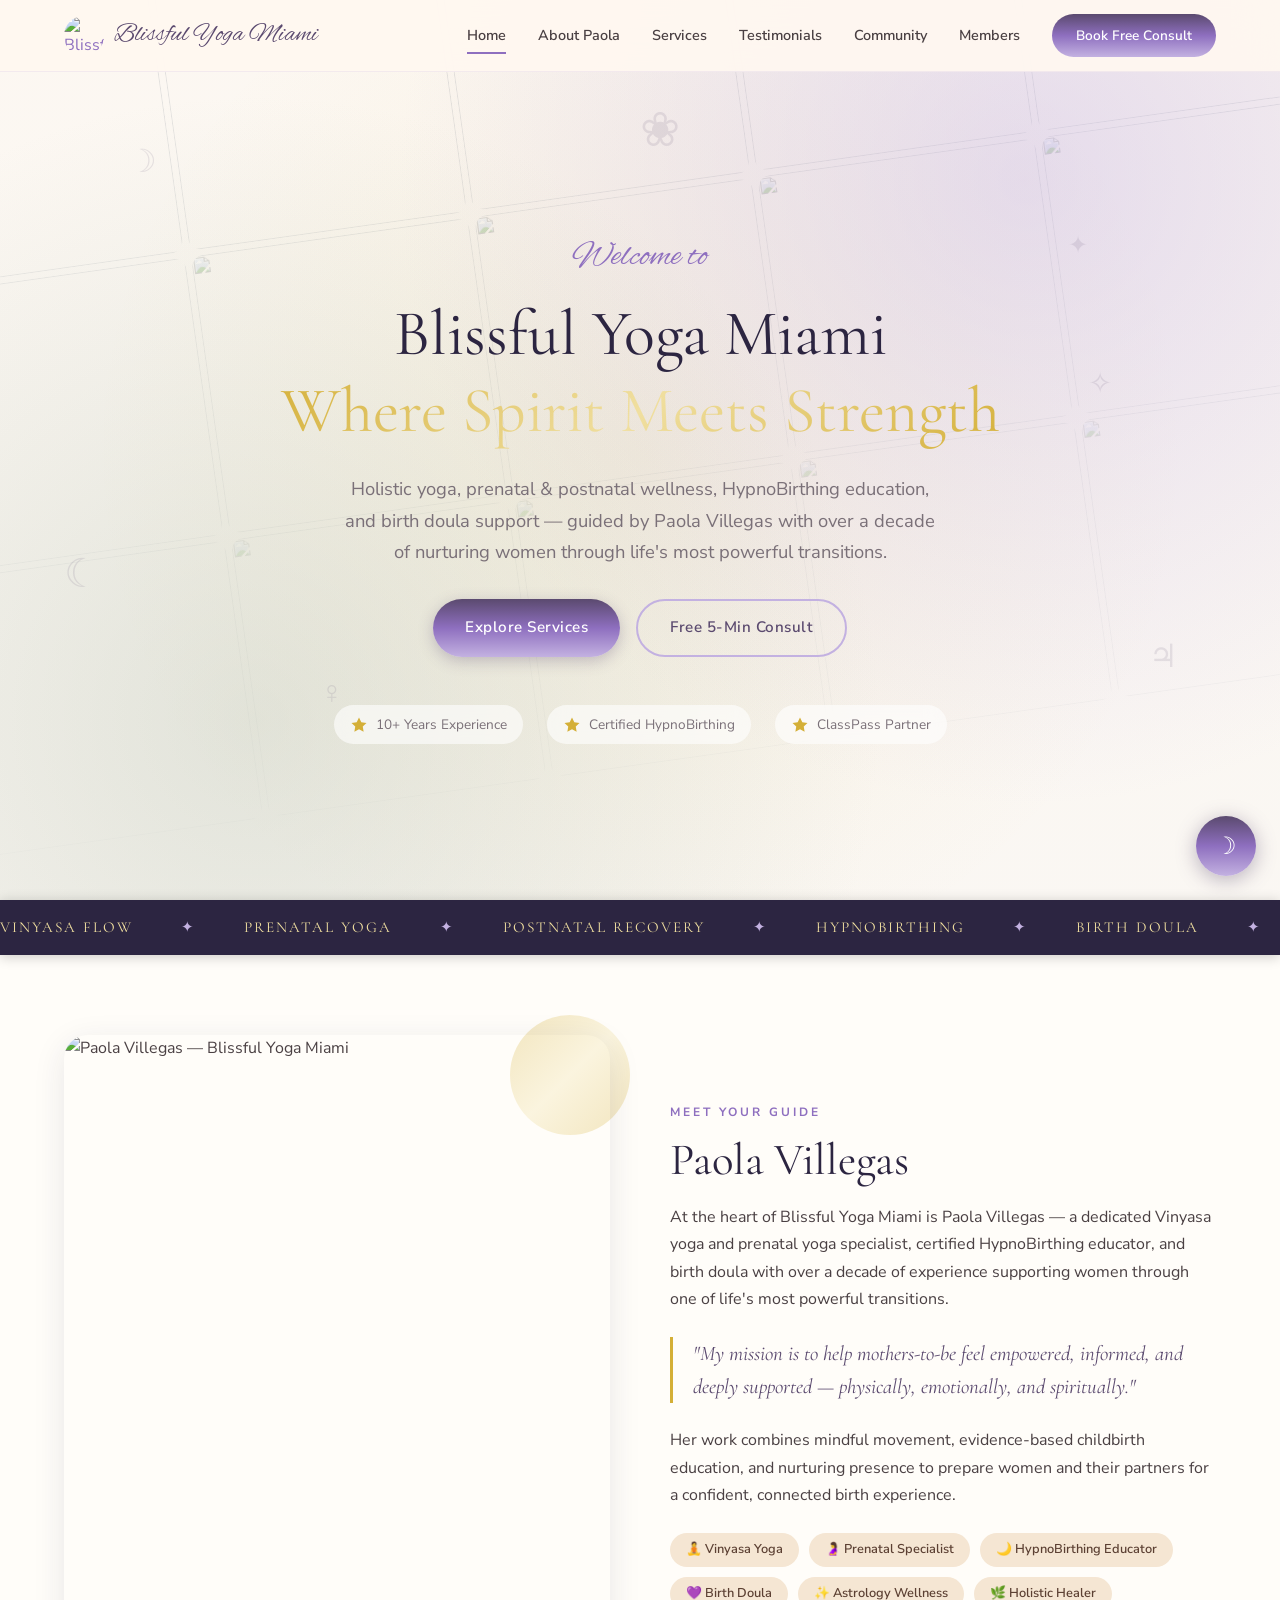
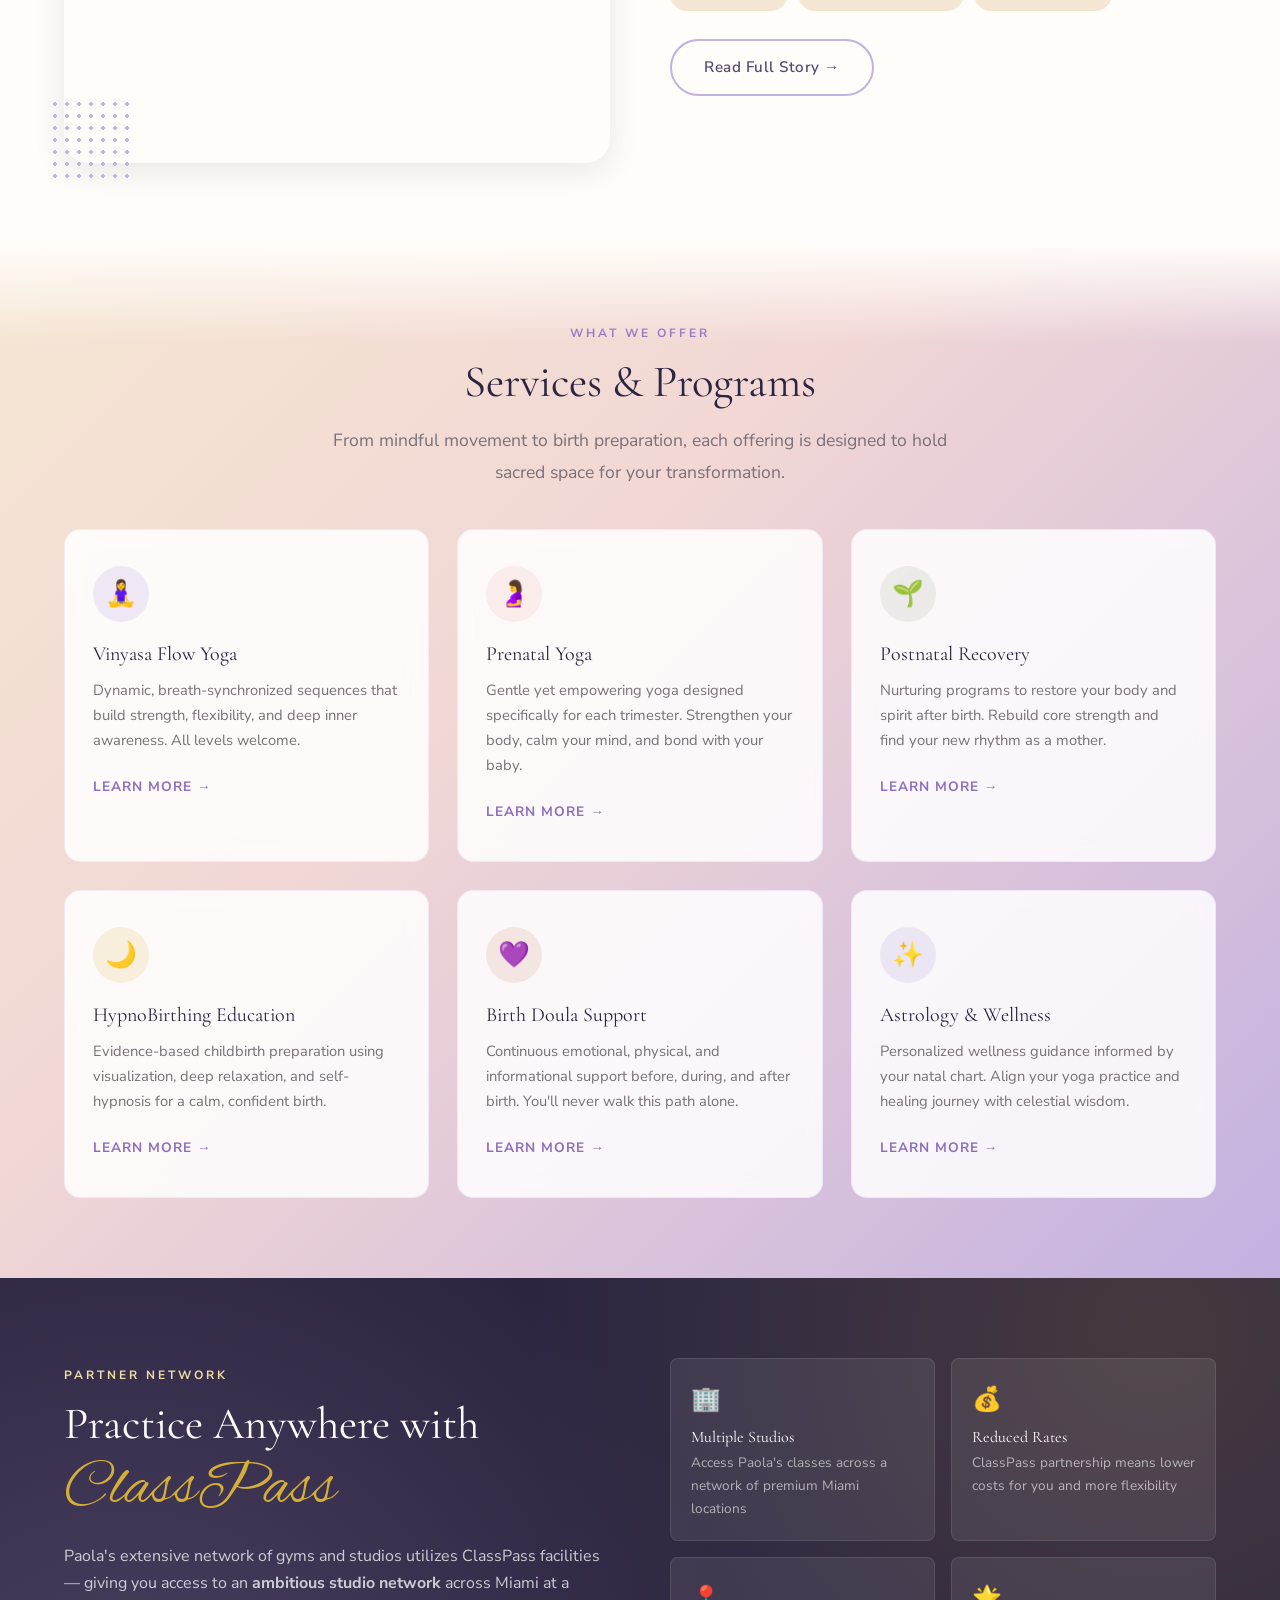
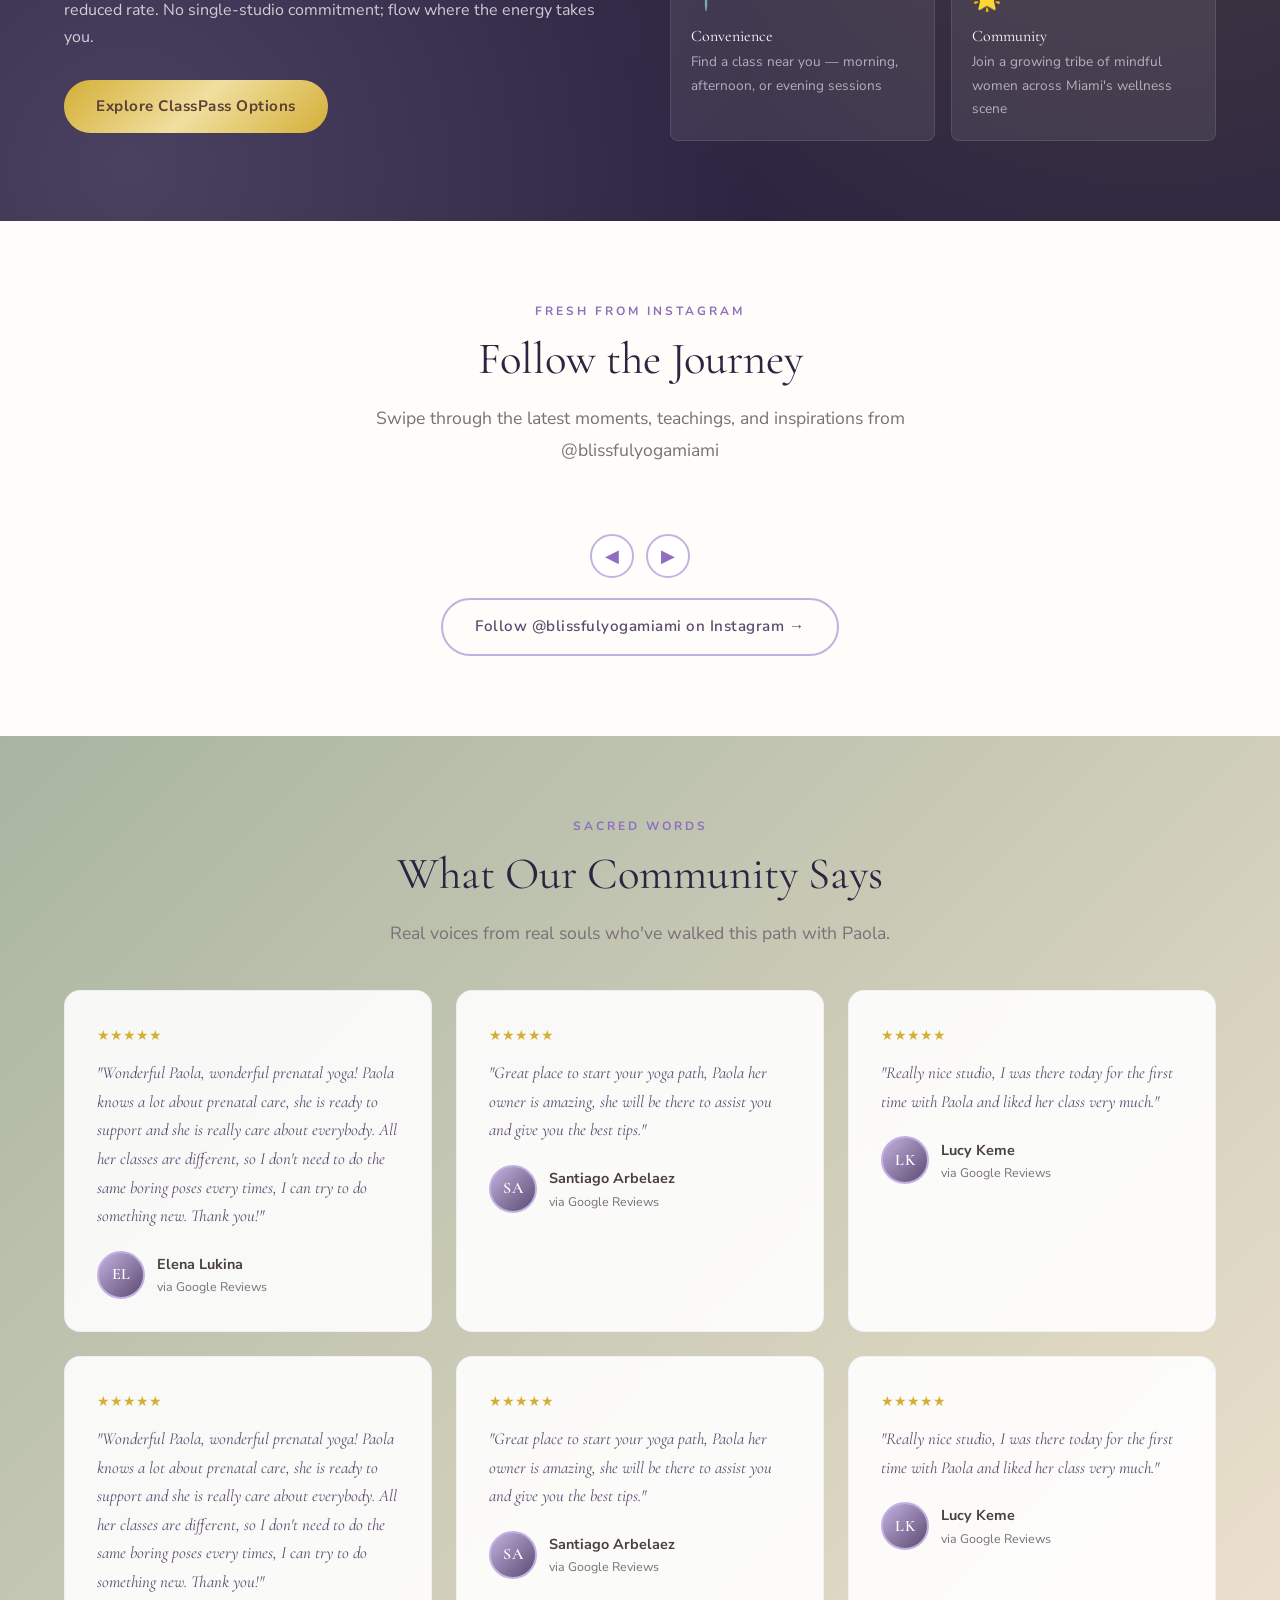
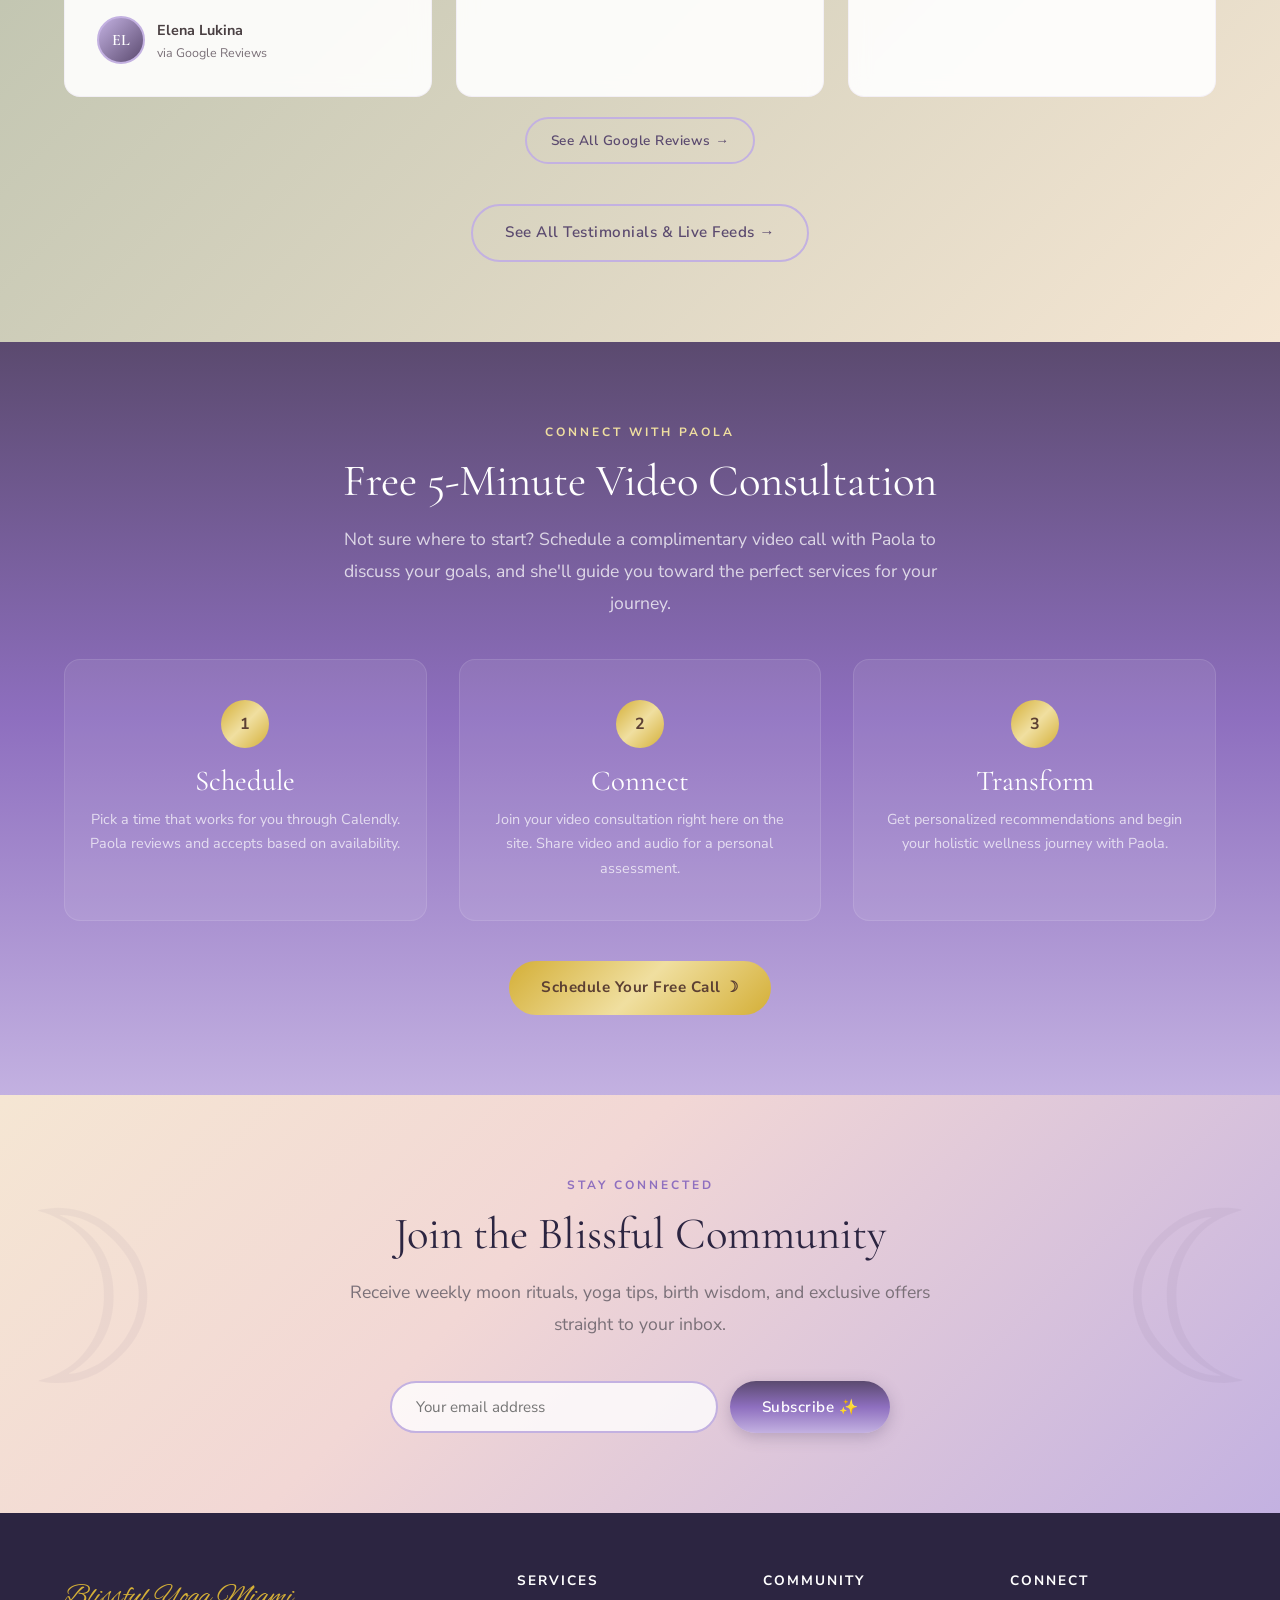
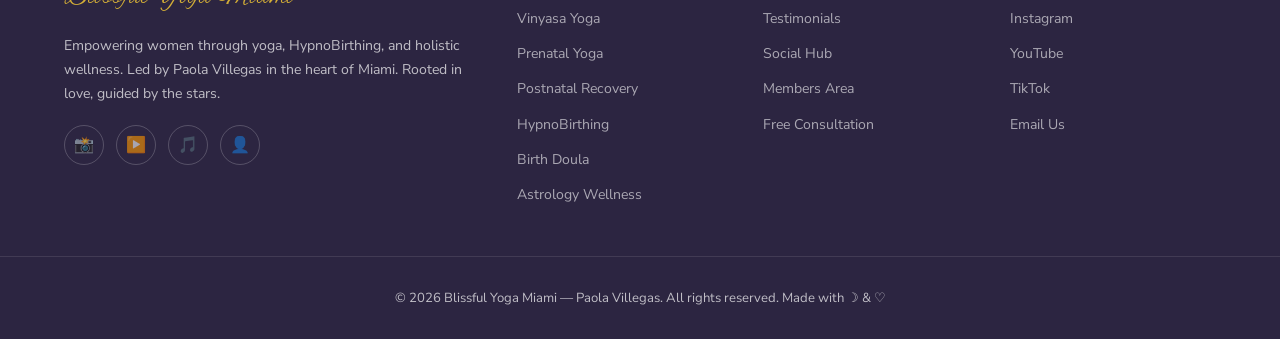
==== commit 21aac885: "Add hero image collage, sticky ticker, and Zoom live consultation - Hero: animated 3-row Instagram/C" ====
--- a/index.html
+++ b/index.html
@@ -52,6 +52,39 @@
 
   <!-- ==================== HERO ==================== -->
   <section class="hero" id="hero">
+    <!-- Instagram collage background -->
+    <div class="hero-collage" id="heroCollage">
+      <div class="hero-collage-track" id="heroCollageTrack">
+        <!-- Row 1 -->
+        <div class="collage-row">
+          <img src="https://assets.cdn.filesafe.space/UIQ0VKqOtTyVeSA1fPGU/media/68a62351280b9e36d0b27ebd.jpeg" alt="" class="collage-img" loading="eager">
+          <img src="https://assets.cdn.filesafe.space/UIQ0VKqOtTyVeSA1fPGU/media/68a61ddd280b9e2c79b187ab.jpeg" alt="" class="collage-img" loading="eager">
+          <img src="https://assets.cdn.filesafe.space/UIQ0VKqOtTyVeSA1fPGU/media/68a62031a6c93d668e146bcb.jpeg" alt="" class="collage-img" loading="eager">
+          <img src="https://assets.cdn.filesafe.space/UIQ0VKqOtTyVeSA1fPGU/media/68a62351280b9e36d0b27ebd.jpeg" alt="" class="collage-img" loading="eager">
+          <img src="https://assets.cdn.filesafe.space/UIQ0VKqOtTyVeSA1fPGU/media/68a61ddd280b9e2c79b187ab.jpeg" alt="" class="collage-img" loading="eager">
+          <img src="https://assets.cdn.filesafe.space/UIQ0VKqOtTyVeSA1fPGU/media/68a62031a6c93d668e146bcb.jpeg" alt="" class="collage-img" loading="eager">
+        </div>
+        <!-- Row 2 (offset) -->
+        <div class="collage-row collage-row-reverse">
+          <img src="https://assets.cdn.filesafe.space/UIQ0VKqOtTyVeSA1fPGU/media/68a62031a6c93d668e146bcb.jpeg" alt="" class="collage-img" loading="eager">
+          <img src="https://assets.cdn.filesafe.space/UIQ0VKqOtTyVeSA1fPGU/media/68a62351280b9e36d0b27ebd.jpeg" alt="" class="collage-img" loading="eager">
+          <img src="https://assets.cdn.filesafe.space/UIQ0VKqOtTyVeSA1fPGU/media/68a61ddd280b9e2c79b187ab.jpeg" alt="" class="collage-img" loading="eager">
+          <img src="https://assets.cdn.filesafe.space/UIQ0VKqOtTyVeSA1fPGU/media/68a62031a6c93d668e146bcb.jpeg" alt="" class="collage-img" loading="eager">
+          <img src="https://assets.cdn.filesafe.space/UIQ0VKqOtTyVeSA1fPGU/media/68a62351280b9e36d0b27ebd.jpeg" alt="" class="collage-img" loading="eager">
+          <img src="https://assets.cdn.filesafe.space/UIQ0VKqOtTyVeSA1fPGU/media/68a61ddd280b9e2c79b187ab.jpeg" alt="" class="collage-img" loading="eager">
+        </div>
+        <!-- Row 3 -->
+        <div class="collage-row">
+          <img src="https://assets.cdn.filesafe.space/UIQ0VKqOtTyVeSA1fPGU/media/68a61ddd280b9e2c79b187ab.jpeg" alt="" class="collage-img" loading="eager">
+          <img src="https://assets.cdn.filesafe.space/UIQ0VKqOtTyVeSA1fPGU/media/68a62031a6c93d668e146bcb.jpeg" alt="" class="collage-img" loading="eager">
+          <img src="https://assets.cdn.filesafe.space/UIQ0VKqOtTyVeSA1fPGU/media/68a62351280b9e36d0b27ebd.jpeg" alt="" class="collage-img" loading="eager">
+          <img src="https://assets.cdn.filesafe.space/UIQ0VKqOtTyVeSA1fPGU/media/68a61ddd280b9e2c79b187ab.jpeg" alt="" class="collage-img" loading="eager">
+          <img src="https://assets.cdn.filesafe.space/UIQ0VKqOtTyVeSA1fPGU/media/68a62031a6c93d668e146bcb.jpeg" alt="" class="collage-img" loading="eager">
+          <img src="https://assets.cdn.filesafe.space/UIQ0VKqOtTyVeSA1fPGU/media/68a62351280b9e36d0b27ebd.jpeg" alt="" class="collage-img" loading="eager">
+        </div>
+      </div>
+    </div>
+
     <div class="hero-bg">
       <span class="astro-float" style="top:15%;left:10%;animation-delay:0s">☽</span>
       <span class="astro-float" style="top:25%;right:15%;animation-delay:2s;font-size:1.5rem">✦</span>
--- a/css/style.css
+++ b/css/style.css
@@ -288,11 +288,71 @@
   padding-top: var(--nav-height);
 }
 
+/* Hero Instagram Collage Background */
+.hero-collage {
+  position: absolute;
+  inset: 0;
+  z-index: 0;
+  overflow: hidden;
+}
+.hero-collage-track {
+  display: flex;
+  flex-direction: column;
+  gap: 6px;
+  position: absolute;
+  top: -10%;
+  left: -5%;
+  width: 110%;
+  height: 120%;
+  transform: rotate(-8deg);
+}
+.collage-row {
+  display: flex;
+  gap: 6px;
+  flex-shrink: 0;
+  animation: collageScroll 40s linear infinite;
+}
+.collage-row-reverse {
+  animation: collageScrollReverse 45s linear infinite;
+}
+.collage-img {
+  width: 280px;
+  height: 280px;
+  object-fit: cover;
+  border-radius: 12px;
+  flex-shrink: 0;
+  opacity: 0.35;
+  filter: saturate(0.7);
+  transition: opacity 0.6s ease;
+}
+@keyframes collageScroll {
+  0%   { transform: translateX(0); }
+  100% { transform: translateX(-50%); }
+}
+@keyframes collageScrollReverse {
+  0%   { transform: translateX(-50%); }
+  100% { transform: translateX(0); }
+}
+/* Gradient overlay on top of collage for text readability */
+.hero-collage::after {
+  content: '';
+  position: absolute;
+  inset: 0;
+  background:
+    linear-gradient(180deg,
+      rgba(250,247,243,0.55) 0%,
+      rgba(250,247,243,0.75) 40%,
+      rgba(250,247,243,0.85) 70%,
+      rgba(250,247,243,0.95) 100%);
+  z-index: 1;
+  pointer-events: none;
+}
+
 .hero-bg {
   position: absolute;
   inset: 0;
-  background: var(--gradient-sunrise);
-  z-index: 0;
+  z-index: 2;
+  pointer-events: none;
 }
 
 .hero-bg::before {
@@ -320,7 +380,7 @@
 
 .hero-content {
   position: relative;
-  z-index: 1;
+  z-index: 3;
   text-align: center;
   max-width: 800px;
   margin: 0 auto;
@@ -386,12 +446,16 @@
 
 .hero-badge svg { width: 18px; height: 18px; color: var(--color-gold); }
 
-/* ---------- Marquee / Ticker ---------- */
+/* ---------- Marquee / Ticker (Sticky) ---------- */
 .marquee-strip {
   background: var(--color-midnight);
   padding: 14px 0;
   overflow: hidden;
   white-space: nowrap;
+  position: sticky;
+  top: var(--nav-height);
+  z-index: 90;
+  box-shadow: 0 2px 12px rgba(0,0,0,0.2);
 }
 .marquee-strip .track {
   display: inline-flex;
@@ -1623,4 +1687,199 @@
 img[data-src-key].loaded,
 img:not([data-src-key]) {
   opacity: 1;
+}
+
+/* ============================================================
+   Zoom Live Consultation Styles
+   ============================================================ */
+#tab-live-consultation { max-width: 740px; margin: 0 auto; }
+
+/* Pre-join form */
+#zoomPreJoin {
+  background: var(--color-warm-white);
+  border-radius: var(--radius-md);
+  padding: 32px;
+  box-shadow: var(--shadow-soft);
+}
+#zoomPreJoin h3 {
+  font-family: var(--font-display);
+  font-size: 1.6rem;
+  color: var(--color-twilight);
+  margin-bottom: 4px;
+}
+#zoomPreJoin p {
+  color: var(--color-text-light);
+  font-size: 0.92rem;
+  margin-bottom: 24px;
+}
+.zoom-form-group { margin-bottom: 16px; }
+.zoom-form-group label {
+  display: block;
+  font-weight: 600;
+  font-size: 0.85rem;
+  margin-bottom: 6px;
+  color: var(--color-text);
+}
+.zoom-form-group input {
+  width: 100%;
+  padding: 12px 16px;
+  border: 1px solid var(--color-sand);
+  border-radius: var(--radius-sm);
+  font-size: 0.95rem;
+  background: #fff;
+  transition: border-color 0.2s;
+}
+.zoom-form-group input:focus {
+  outline: none;
+  border-color: var(--color-lavender-deep);
+  box-shadow: 0 0 0 3px rgba(142,111,191,0.12);
+}
+
+/* Camera / Mic test area */
+.zoom-av-test {
+  display: flex;
+  gap: 20px;
+  margin-top: 24px;
+  align-items: flex-start;
+}
+.zoom-preview-box {
+  position: relative;
+  width: 220px;
+  flex-shrink: 0;
+  aspect-ratio: 4/3;
+  border-radius: var(--radius-sm);
+  overflow: hidden;
+  background: var(--color-midnight);
+}
+#zoomCameraPreview {
+  width: 100%;
+  height: 100%;
+  object-fit: cover;
+  display: none;
+}
+#zoomPreviewPlaceholder {
+  position: absolute;
+  inset: 0;
+  display: flex;
+  align-items: center;
+  justify-content: center;
+  color: rgba(255,255,255,0.4);
+  font-size: 0.85rem;
+}
+.zoom-test-buttons {
+  display: flex;
+  flex-direction: column;
+  gap: 10px;
+}
+.zoom-test-buttons button {
+  padding: 10px 20px;
+  border: 1px solid var(--color-sage);
+  background: transparent;
+  border-radius: var(--radius-pill);
+  font-size: 0.85rem;
+  font-weight: 600;
+  cursor: pointer;
+  transition: var(--transition);
+  color: var(--color-text);
+}
+.zoom-test-buttons button:hover {
+  background: var(--color-sage);
+  color: #fff;
+}
+.zoom-mic-level {
+  display: none;
+  margin-top: 8px;
+}
+.zoom-mic-level span {
+  font-size: 0.75rem;
+  color: var(--color-text-light);
+  display: block;
+  margin-bottom: 4px;
+}
+.zoom-mic-bar-track {
+  height: 6px;
+  border-radius: 3px;
+  background: var(--color-sand);
+  overflow: hidden;
+}
+#zoomMicBar {
+  height: 100%;
+  width: 0;
+  background: var(--color-sage-dark);
+  border-radius: 3px;
+  transition: width 0.08s;
+}
+
+/* Join button */
+#zoomJoinBtn {
+  width: 100%;
+  margin-top: 28px;
+  padding: 16px;
+  border: none;
+  border-radius: var(--radius-pill);
+  font-size: 1.1rem;
+  font-weight: 700;
+  color: #fff;
+  background: var(--gradient-spirit);
+  cursor: pointer;
+  transition: transform 0.2s, box-shadow 0.2s;
+  box-shadow: 0 4px 16px rgba(91,74,111,0.25);
+}
+#zoomJoinBtn:hover {
+  transform: translateY(-2px);
+  box-shadow: 0 6px 24px rgba(91,74,111,0.35);
+}
+#zoomJoinBtn:disabled {
+  opacity: 0.6;
+  cursor: not-allowed;
+  transform: none;
+}
+
+/* Meeting container */
+#zoomMeetingContainer {
+  display: none;
+  background: var(--color-midnight);
+  border-radius: var(--radius-md);
+  overflow: hidden;
+  box-shadow: 0 8px 32px rgba(0,0,0,0.3);
+}
+.zoom-meeting-header {
+  display: flex;
+  align-items: center;
+  justify-content: space-between;
+  padding: 14px 20px;
+  background: rgba(0,0,0,0.2);
+  color: #fff;
+}
+.zoom-meeting-header h4 {
+  font-family: var(--font-display);
+  font-size: 1.1rem;
+  font-weight: 600;
+}
+#zoomCallTimer {
+  font-family: var(--font-body);
+  font-variant-numeric: tabular-nums;
+  font-weight: 700;
+  font-size: 1rem;
+  color: var(--color-sage);
+}
+#zoomLeaveBtn {
+  padding: 8px 20px;
+  border: none;
+  border-radius: var(--radius-pill);
+  background: #e74c3c;
+  color: #fff;
+  font-weight: 700;
+  font-size: 0.85rem;
+  cursor: pointer;
+  transition: background 0.2s;
+}
+#zoomLeaveBtn:hover { background: #c0392b; }
+#zoomSDKElement { min-height: 65vh; }
+
+/* Responsive */
+@media (max-width: 640px) {
+  #zoomPreJoin { padding: 20px; }
+  .zoom-av-test { flex-direction: column; }
+  .zoom-preview-box { width: 100%; }
 }
